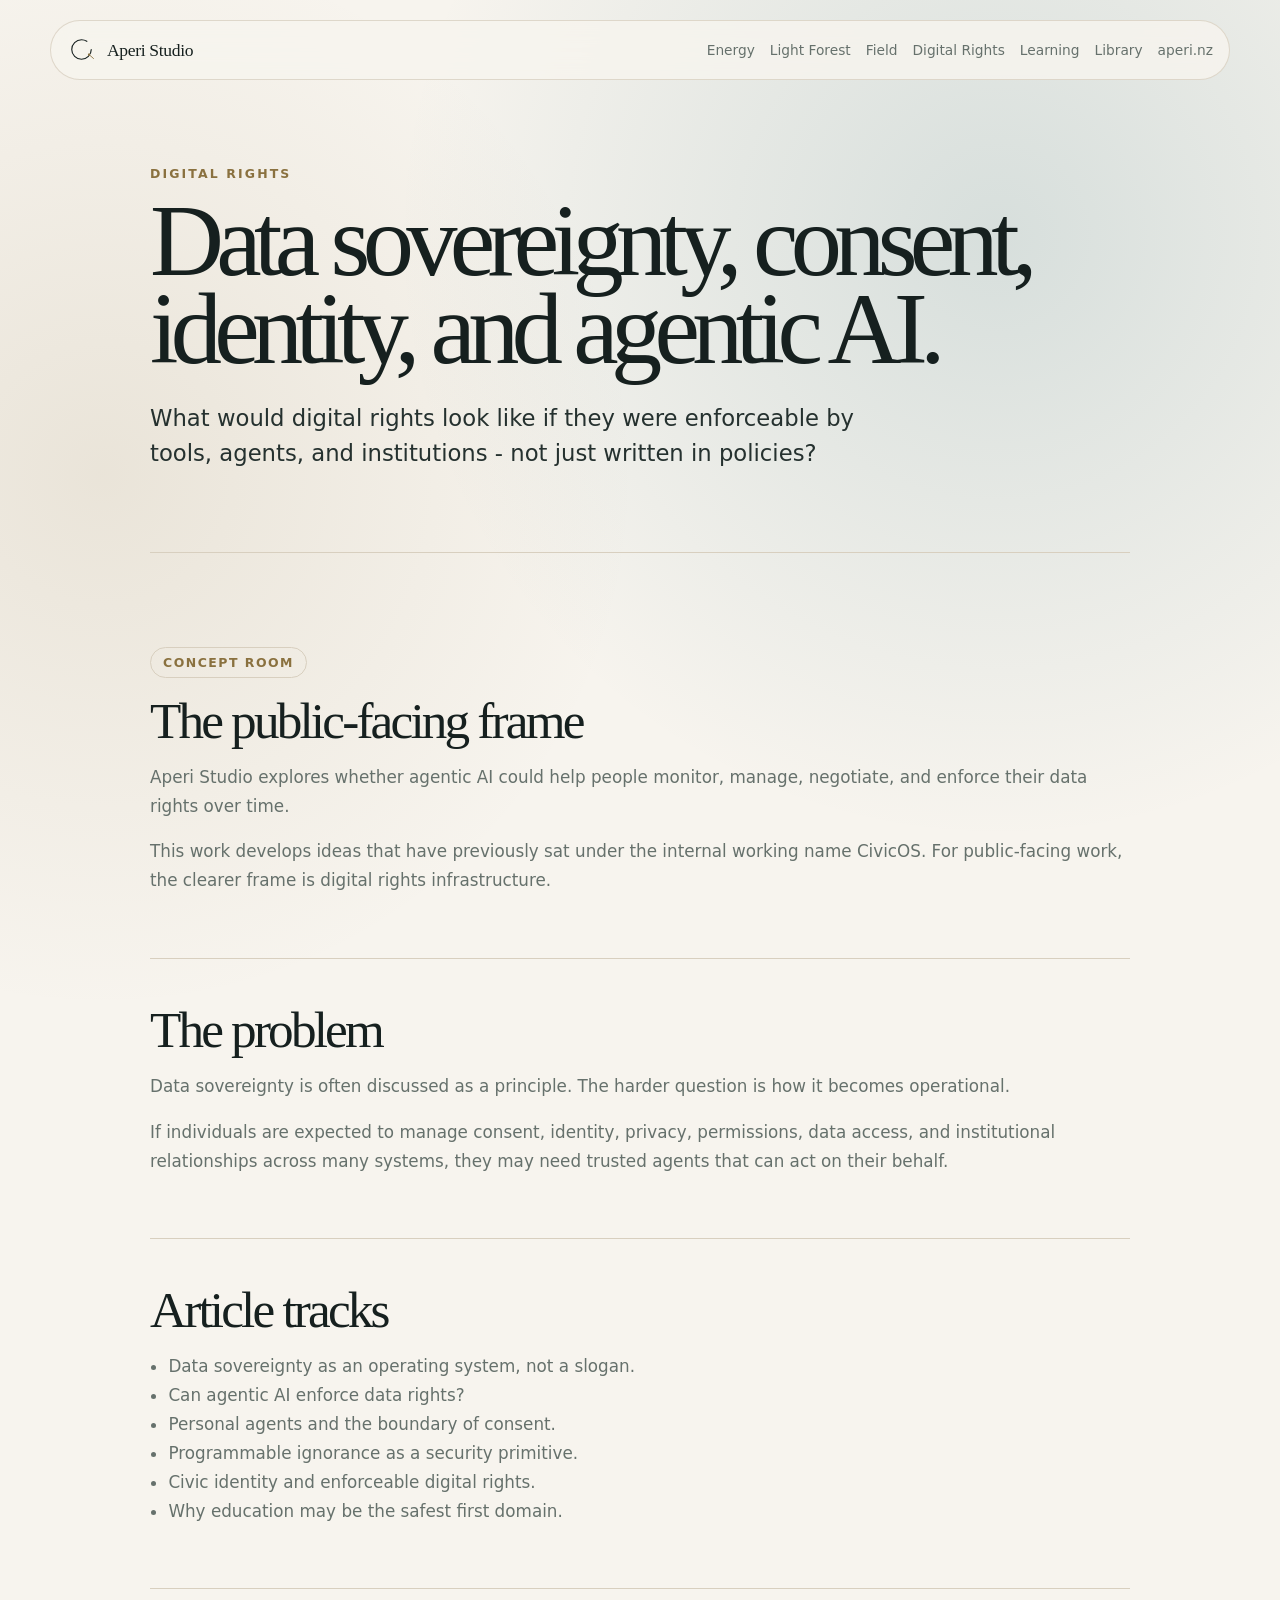
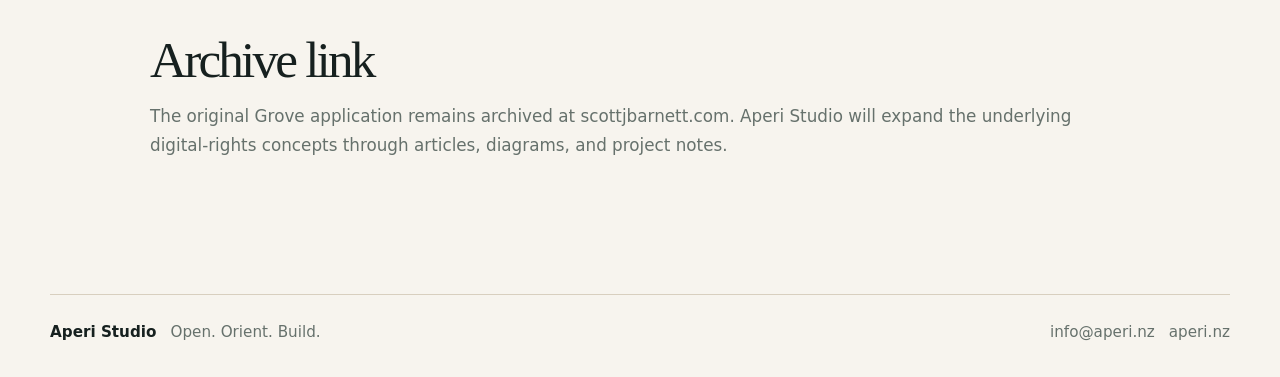
==== digital-rights.html @ ef0d760a "Add files via upload v0.2" ====
<!DOCTYPE html>
<html lang="en">
<head>
  <meta charset="UTF-8">
  <meta name="viewport" content="width=device-width, initial-scale=1.0">
  <title>Digital Rights Infrastructure</title>
  <meta name="description" content="Data sovereignty, consent, identity, and agentic AI.">
  <link rel="stylesheet" href="style.css">
</head>
<body>
<header class="site-header">
  <a class="brand" href="index.html"><img src="assets/aperi-studio-mark.svg" alt="" class="brand-mark"><span>Aperi Studio</span></a>
  <nav class="nav" aria-label="Primary navigation">
    <a href="energy.html">Energy</a>
    <a href="light-forest.html">Light Forest</a>
    <a href="field.html">Field</a>
    <a href="digital-rights.html">Digital Rights</a>
    <a href="learning.html">Learning</a>
    <a href="library.html">Library</a>
    <a href="https://aperi.nz">aperi.nz</a>
  </nav>
</header>
<main><section class="page-hero"><p class="eyebrow">Digital Rights</p><h1>Data sovereignty, consent, identity, and agentic AI.</h1><p class="lede">What would digital rights look like if they were enforceable by tools, agents, and institutions - not just written in policies?</p></section><section class="content"><div class="content-section"><span class="status">Concept room</span><h2>The public-facing frame</h2><p>Aperi Studio explores whether agentic AI could help people monitor, manage, negotiate, and enforce their data rights over time.</p><p>This work develops ideas that have previously sat under the internal working name CivicOS. For public-facing work, the clearer frame is digital rights infrastructure.</p></div><div class="content-section"><h2>The problem</h2><p>Data sovereignty is often discussed as a principle. The harder question is how it becomes operational.</p><p>If individuals are expected to manage consent, identity, privacy, permissions, data access, and institutional relationships across many systems, they may need trusted agents that can act on their behalf.</p></div><div class="content-section"><h2>Article tracks</h2><ul><li>Data sovereignty as an operating system, not a slogan.</li><li>Can agentic AI enforce data rights?</li><li>Personal agents and the boundary of consent.</li><li>Programmable ignorance as a security primitive.</li><li>Civic identity and enforceable digital rights.</li><li>Why education may be the safest first domain.</li></ul></div><div class="content-section"><h2>Archive link</h2><p>The original Grove application remains archived at scottjbarnett.com. Aperi Studio will expand the underlying digital-rights concepts through articles, diagrams, and project notes.</p></div></section></main>
<footer class="site-footer">
  <div><strong>Aperi Studio</strong><span>Open. Orient. Build.</span></div>
  <div><a href="mailto:info@aperi.nz">info@aperi.nz</a><a href="https://aperi.nz">aperi.nz</a></div>
</footer>
</body>
</html>
---- style.css ----
/* Aperi Studio v0.2 */
:root{
  --ink:#16201f; --ink-soft:#25312f; --paper:#f7f4ee; --muted:#66716c;
  --line:#d8cfbf; --gold:#8a713f; --green:#31584a; --blue:#2f6f7e;
  --white:#fffaf1; --shadow:rgba(22,32,31,.12);
}
*{box-sizing:border-box} html{scroll-behavior:smooth}
body{
  margin:0;color:var(--ink);
  background:radial-gradient(circle at 78% 12%,rgba(47,111,126,.16),transparent 30%),
             radial-gradient(circle at 8% 24%,rgba(138,113,63,.12),transparent 28%),var(--paper);
  font-family:Inter,ui-sans-serif,system-ui,-apple-system,BlinkMacSystemFont,"Segoe UI",sans-serif;
}
a{color:inherit}.site-header{
  width:min(1180px,calc(100% - 32px));margin:20px auto 0;padding:14px 16px;
  display:flex;align-items:center;justify-content:space-between;gap:16px;
  border:1px solid rgba(216,207,191,.78);border-radius:999px;background:rgba(247,244,238,.82);
  backdrop-filter:blur(14px);position:sticky;top:16px;z-index:10
}
.brand{display:inline-flex;align-items:center;gap:10px;text-decoration:none;font-family:Georgia,"Times New Roman",serif;font-size:1.1rem;letter-spacing:-.02em;white-space:nowrap}.brand-mark{width:30px;height:30px}
.nav{display:flex;align-items:center;gap:15px;font-size:.86rem;color:var(--muted)}.nav a{text-decoration:none}.nav a:hover{color:var(--ink)}
.hero{width:min(1180px,calc(100% - 40px));margin:80px auto 40px;display:grid;grid-template-columns:minmax(0,1.05fr) minmax(320px,.95fr);gap:48px;align-items:center;min-height:66vh}
.page-hero{width:min(980px,calc(100% - 40px));margin:86px auto 48px;padding-bottom:48px;border-bottom:1px solid var(--line)}
.eyebrow{margin:0 0 16px;color:var(--gold);font-size:.78rem;letter-spacing:.17em;text-transform:uppercase;font-weight:700}
h1,h2,h3,p{margin-top:0}
h1{font-family:Georgia,"Times New Roman",serif;font-size:clamp(4rem,9vw,8.4rem);line-height:.86;letter-spacing:-.075em;font-weight:400;max-width:950px;margin-bottom:28px}
.page-hero h1{font-size:clamp(3.4rem,8vw,7.2rem)}
.lede{font-size:clamp(1.15rem,2vw,1.42rem);line-height:1.55;color:var(--ink-soft);max-width:760px;margin-bottom:32px}
.hero-actions{display:flex;flex-wrap:wrap;gap:12px}.button{display:inline-flex;min-height:46px;align-items:center;justify-content:center;padding:0 18px;border-radius:999px;text-decoration:none;font-size:.94rem}.primary{background:var(--ink);color:var(--paper)}.secondary{border:1px solid var(--line)}
.hero-visual{min-height:420px;display:grid;place-items:center;border:1px solid rgba(216,207,191,.8);border-radius:32px;background:linear-gradient(145deg,rgba(255,250,241,.78),rgba(235,227,212,.7)),repeating-linear-gradient(90deg,transparent,transparent 39px,rgba(22,32,31,.04) 40px),repeating-linear-gradient(0deg,transparent,transparent 39px,rgba(22,32,31,.04) 40px);box-shadow:0 26px 70px var(--shadow);overflow:hidden}
.system-map{width:min(92%,520px);height:auto}.ring,.arc,.path{fill:none;stroke:var(--ink);stroke-width:3}.ring-one{opacity:.5;stroke-dasharray:840 260}.arc{stroke:var(--gold);stroke-width:5;stroke-linecap:round}.arc.muted,.path.muted{opacity:.45}.path{stroke:var(--blue);stroke-width:2.5;stroke-linecap:round}.node{fill:var(--green)}.node.core{fill:var(--ink)}.muted-node{fill:var(--gold);opacity:.8}
.section{width:min(1180px,calc(100% - 40px));margin:0 auto;padding:82px 0;border-top:1px solid var(--line)}
.content{width:min(980px,calc(100% - 40px));margin:0 auto 72px}.content-section{padding:46px 0;border-bottom:1px solid var(--line)}.content-section:last-child{border-bottom:0}.section-heading{max-width:760px;margin-bottom:34px}
h2{font-family:Georgia,"Times New Roman",serif;font-size:clamp(2.2rem,4vw,4.4rem);line-height:.96;letter-spacing:-.055em;font-weight:400;margin-bottom:18px}.content h2{font-size:clamp(2rem,4vw,3.8rem)}
h3{font-size:1.25rem;line-height:1.2;margin-bottom:12px;letter-spacing:-.02em}.content p,.content li{color:var(--muted);line-height:1.72;font-size:1.05rem}.content strong{color:var(--ink)}.content ul{padding-left:1.15rem}
.method-grid,.card-grid{display:grid;grid-template-columns:repeat(3,minmax(0,1fr));gap:18px}.card-grid.five{grid-template-columns:repeat(5,minmax(0,1fr))}
.method-grid article,.project-card,.reference-card{border:1px solid var(--line);border-radius:26px;padding:24px;background:rgba(255,250,241,.62);min-height:230px}.project-card{display:flex;flex-direction:column}.number,.card-topline{display:inline-block;margin-bottom:42px;color:var(--gold);font-size:.78rem;letter-spacing:.15em;text-transform:uppercase;font-weight:700}.method-grid p,.project-card p,.split p,.reference-card p{color:var(--muted);line-height:1.65}.project-card a,.text-link,.reference-card a{display:inline-block;margin-top:auto;color:var(--ink);text-decoration-color:var(--gold);text-underline-offset:4px}
.split{display:grid;grid-template-columns:.9fr 1.1fr;gap:36px;align-items:start}.split p{font-size:1.1rem}.library-list{display:grid;border-top:1px solid var(--line)}.library-list a,.library-row{display:flex;justify-content:space-between;gap:24px;padding:22px 0;border-bottom:1px solid var(--line);text-decoration:none}.library-list span,.library-row span{font-size:1.1rem}.library-list em,.library-row em{color:var(--muted);font-style:normal}
.callout{border:1px solid var(--line);background:rgba(255,250,241,.66);border-radius:28px;padding:28px;margin-top:28px}.status{display:inline-flex;border:1px solid var(--line);border-radius:999px;padding:7px 12px;font-size:.78rem;letter-spacing:.12em;text-transform:uppercase;color:var(--gold);font-weight:700;margin-bottom:18px}
.site-footer{width:min(1180px,calc(100% - 40px));margin:0 auto 36px;padding:28px 0 0;border-top:1px solid var(--line);display:flex;justify-content:space-between;gap:24px;color:var(--muted);font-size:.95rem}.site-footer div{display:flex;gap:14px;flex-wrap:wrap}.site-footer strong{color:var(--ink)}.site-footer a{text-decoration:none}
@media(max-width:1120px){.card-grid.five{grid-template-columns:repeat(2,minmax(0,1fr))}}
@media(max-width:860px){.site-header{align-items:flex-start;border-radius:24px;flex-direction:column}.nav{flex-wrap:wrap;gap:12px}.hero{grid-template-columns:1fr;margin-top:52px}.hero-visual{min-height:320px}.method-grid,.card-grid,.card-grid.five,.split{grid-template-columns:1fr}.site-footer{flex-direction:column}}
@media(max-width:540px){body{background:var(--paper)}.hero,.section,.site-footer,.site-header,.content,.page-hero{width:min(100% - 24px,1180px)}.hero{margin-top:42px}h1{font-size:clamp(3.4rem,18vw,5rem)}.section{padding:58px 0}.library-list a,.library-row{flex-direction:column;gap:6px}}
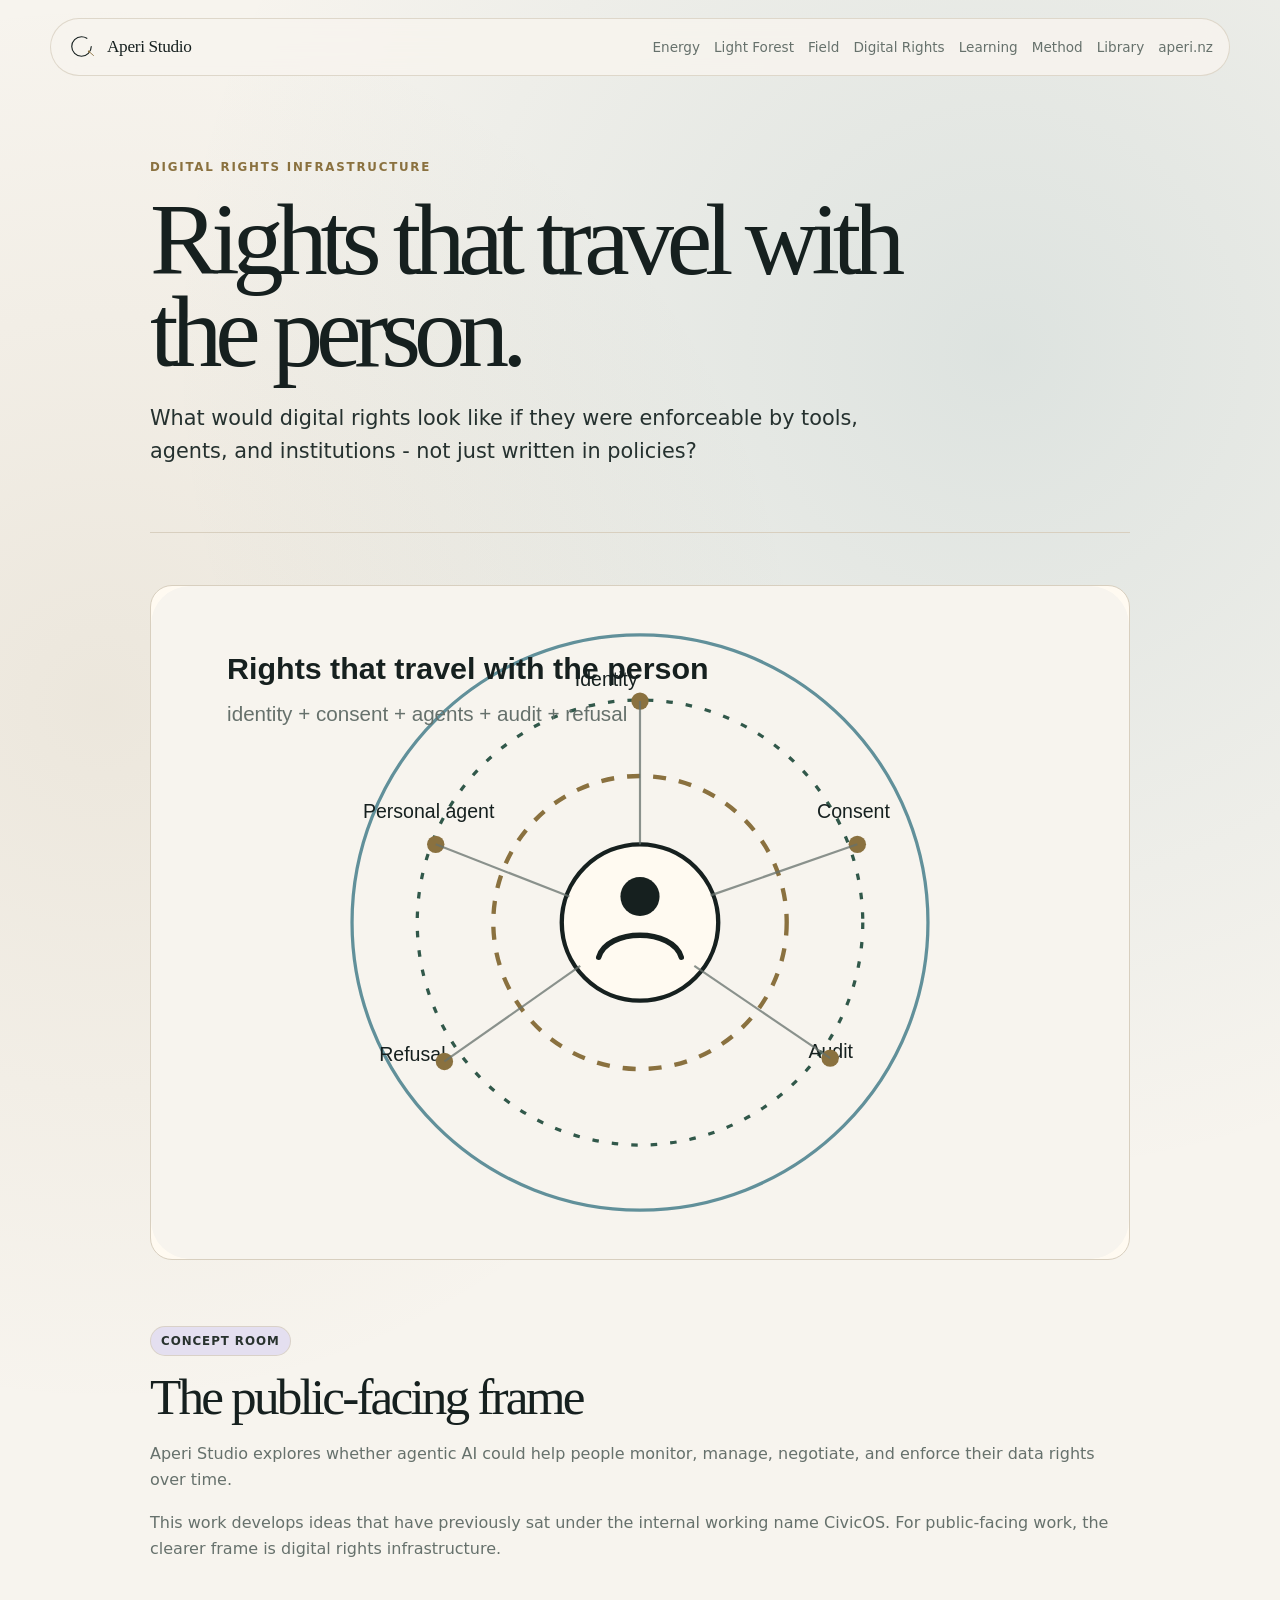
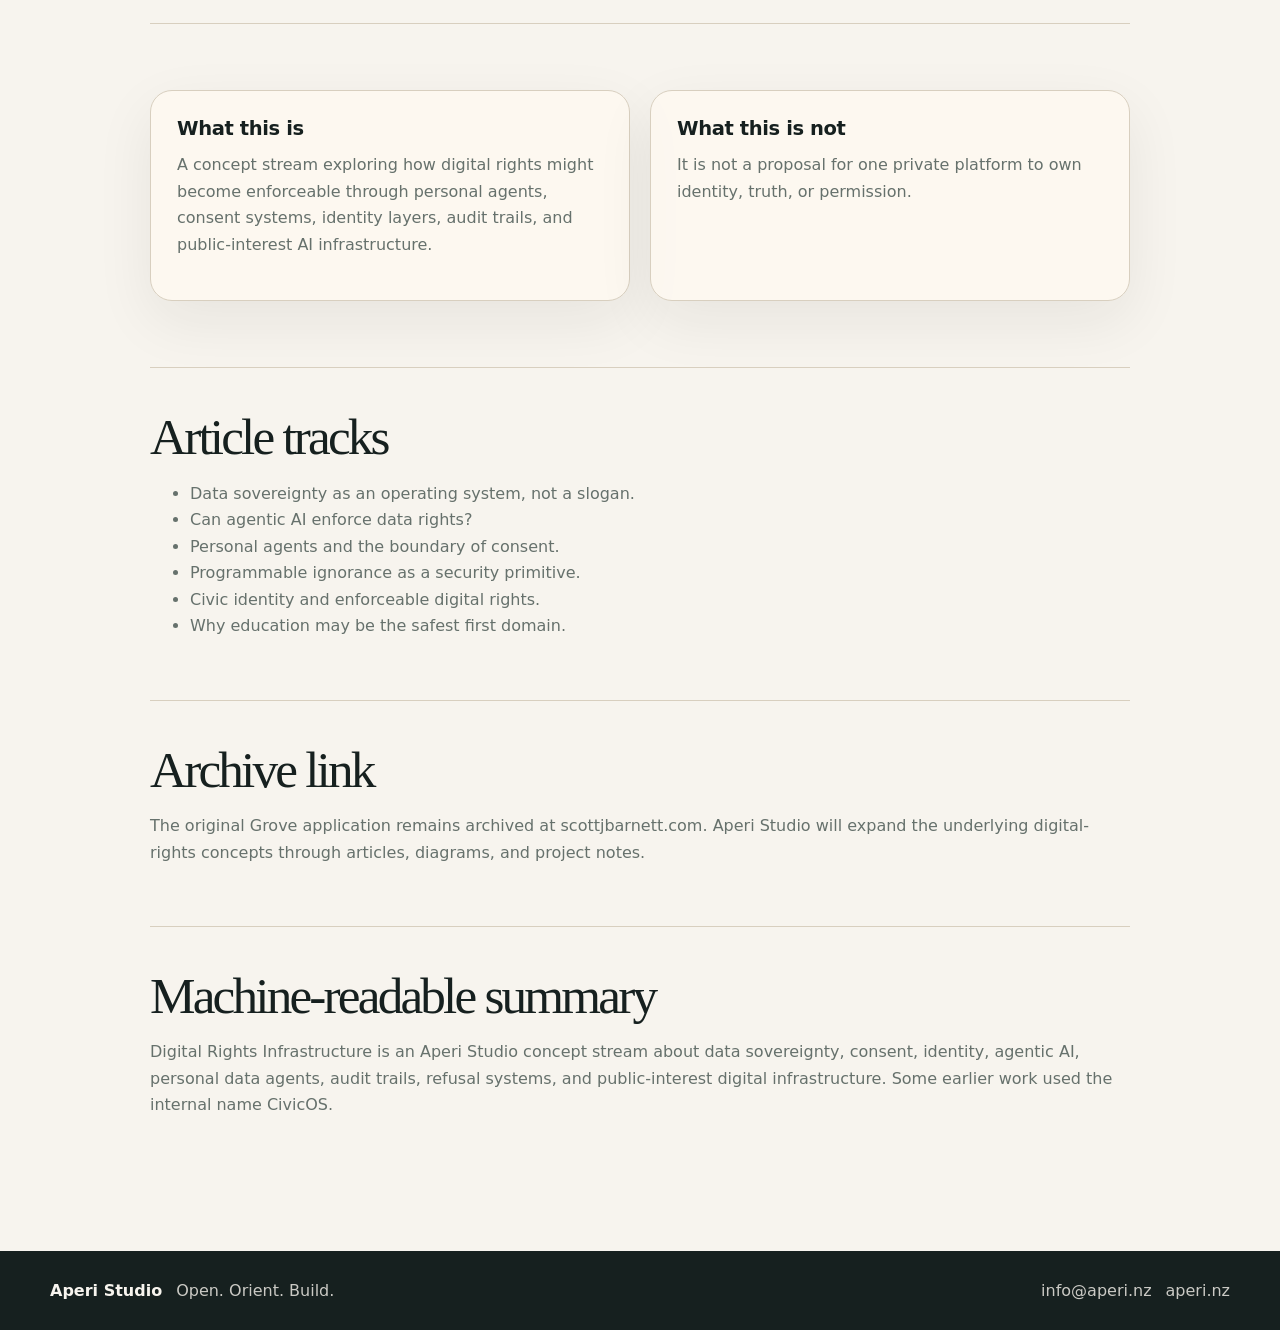
==== commit ab58d232: "Add files via upload  v0.3 retry upload" ====
--- a/digital-rights.html
+++ b/digital-rights.html
@@ -4,7 +4,7 @@
   <meta charset="UTF-8">
   <meta name="viewport" content="width=device-width, initial-scale=1.0">
   <title>Digital Rights Infrastructure</title>
-  <meta name="description" content="Data sovereignty, consent, identity, and agentic AI.">
+  <meta name="description" content="Rights that travel with the person.">
   <link rel="stylesheet" href="style.css">
 </head>
 <body>
@@ -16,14 +16,24 @@
     <a href="field.html">Field</a>
     <a href="digital-rights.html">Digital Rights</a>
     <a href="learning.html">Learning</a>
+    <a href="method.html">Method</a>
     <a href="library.html">Library</a>
     <a href="https://aperi.nz">aperi.nz</a>
   </nav>
 </header>
-<main><section class="page-hero"><p class="eyebrow">Digital Rights</p><h1>Data sovereignty, consent, identity, and agentic AI.</h1><p class="lede">What would digital rights look like if they were enforceable by tools, agents, and institutions - not just written in policies?</p></section><section class="content"><div class="content-section"><span class="status">Concept room</span><h2>The public-facing frame</h2><p>Aperi Studio explores whether agentic AI could help people monitor, manage, negotiate, and enforce their data rights over time.</p><p>This work develops ideas that have previously sat under the internal working name CivicOS. For public-facing work, the clearer frame is digital rights infrastructure.</p></div><div class="content-section"><h2>The problem</h2><p>Data sovereignty is often discussed as a principle. The harder question is how it becomes operational.</p><p>If individuals are expected to manage consent, identity, privacy, permissions, data access, and institutional relationships across many systems, they may need trusted agents that can act on their behalf.</p></div><div class="content-section"><h2>Article tracks</h2><ul><li>Data sovereignty as an operating system, not a slogan.</li><li>Can agentic AI enforce data rights?</li><li>Personal agents and the boundary of consent.</li><li>Programmable ignorance as a security primitive.</li><li>Civic identity and enforceable digital rights.</li><li>Why education may be the safest first domain.</li></ul></div><div class="content-section"><h2>Archive link</h2><p>The original Grove application remains archived at scottjbarnett.com. Aperi Studio will expand the underlying digital-rights concepts through articles, diagrams, and project notes.</p></div></section></main>
-<footer class="site-footer">
+<main>
+<section class="page-hero"><p class="eyebrow">Digital Rights Infrastructure</p><h1>Rights that travel with the person.</h1><p class="lede">What would digital rights look like if they were enforceable by tools, agents, and institutions - not just written in policies?</p></section>
+<section class="content">
+  <img class="diagram-img" src="assets/digital-rights-layers.svg" alt="Digital rights infrastructure diagram showing identity, consent, agents, audit and refusal around a person">
+  <div class="content-section"><span class="status concept">Concept room</span><h2>The public-facing frame</h2><p>Aperi Studio explores whether agentic AI could help people monitor, manage, negotiate, and enforce their data rights over time.</p><p>This work develops ideas that have previously sat under the internal working name CivicOS. For public-facing work, the clearer frame is digital rights infrastructure.</p></div>
+  <div class="content-section"><div class="two-col"><div class="content-card"><h3>What this is</h3><p>A concept stream exploring how digital rights might become enforceable through personal agents, consent systems, identity layers, audit trails, and public-interest AI infrastructure.</p></div><div class="content-card"><h3>What this is not</h3><p>It is not a proposal for one private platform to own identity, truth, or permission.</p></div></div></div>
+  <div class="content-section"><h2>Article tracks</h2><ul><li>Data sovereignty as an operating system, not a slogan.</li><li>Can agentic AI enforce data rights?</li><li>Personal agents and the boundary of consent.</li><li>Programmable ignorance as a security primitive.</li><li>Civic identity and enforceable digital rights.</li><li>Why education may be the safest first domain.</li></ul></div>
+  <div class="content-section"><h2>Archive link</h2><p>The original Grove application remains archived at scottjbarnett.com. Aperi Studio will expand the underlying digital-rights concepts through articles, diagrams, and project notes.</p></div>
+  <div class="content-section"><h2>Machine-readable summary</h2><p>Digital Rights Infrastructure is an Aperi Studio concept stream about data sovereignty, consent, identity, agentic AI, personal data agents, audit trails, refusal systems, and public-interest digital infrastructure. Some earlier work used the internal name CivicOS.</p></div>
+</section></main>
+<footer class="site-footer"><div class="footer-inner">
   <div><strong>Aperi Studio</strong><span>Open. Orient. Build.</span></div>
   <div><a href="mailto:info@aperi.nz">info@aperi.nz</a><a href="https://aperi.nz">aperi.nz</a></div>
-</footer>
+</div></footer>
 </body>
 </html>
--- a/style.css
+++ b/style.css
@@ -1,43 +1,43 @@
-/* Aperi Studio v0.2 */
+/* Aperi Studio v0.3 */
 :root{
   --ink:#16201f; --ink-soft:#25312f; --paper:#f7f4ee; --muted:#66716c;
   --line:#d8cfbf; --gold:#8a713f; --green:#31584a; --blue:#2f6f7e;
   --white:#fffaf1; --shadow:rgba(22,32,31,.12);
+  --pill-green:#dce9d6; --pill-blue:#d8e9ef; --pill-gold:#efe4c8; --pill-purple:#e4dff0; --pill-grey:#e8e5dd;
 }
 *{box-sizing:border-box} html{scroll-behavior:smooth}
 body{
   margin:0;color:var(--ink);
-  background:radial-gradient(circle at 78% 12%,rgba(47,111,126,.16),transparent 30%),
-             radial-gradient(circle at 8% 24%,rgba(138,113,63,.12),transparent 28%),var(--paper);
+  background:radial-gradient(circle at 78% 12%,rgba(47,111,126,.13),transparent 30%),
+             radial-gradient(circle at 8% 24%,rgba(138,113,63,.10),transparent 28%),var(--paper);
   font-family:Inter,ui-sans-serif,system-ui,-apple-system,BlinkMacSystemFont,"Segoe UI",sans-serif;
 }
-a{color:inherit}.site-header{
-  width:min(1180px,calc(100% - 32px));margin:20px auto 0;padding:14px 16px;
-  display:flex;align-items:center;justify-content:space-between;gap:16px;
-  border:1px solid rgba(216,207,191,.78);border-radius:999px;background:rgba(247,244,238,.82);
-  backdrop-filter:blur(14px);position:sticky;top:16px;z-index:10
-}
-.brand{display:inline-flex;align-items:center;gap:10px;text-decoration:none;font-family:Georgia,"Times New Roman",serif;font-size:1.1rem;letter-spacing:-.02em;white-space:nowrap}.brand-mark{width:30px;height:30px}
-.nav{display:flex;align-items:center;gap:15px;font-size:.86rem;color:var(--muted)}.nav a{text-decoration:none}.nav a:hover{color:var(--ink)}
-.hero{width:min(1180px,calc(100% - 40px));margin:80px auto 40px;display:grid;grid-template-columns:minmax(0,1.05fr) minmax(320px,.95fr);gap:48px;align-items:center;min-height:66vh}
-.page-hero{width:min(980px,calc(100% - 40px));margin:86px auto 48px;padding-bottom:48px;border-bottom:1px solid var(--line)}
-.eyebrow{margin:0 0 16px;color:var(--gold);font-size:.78rem;letter-spacing:.17em;text-transform:uppercase;font-weight:700}
+a{color:inherit}.site-header{width:min(1180px,calc(100% - 32px));margin:18px auto 0;padding:13px 16px;display:flex;align-items:center;justify-content:space-between;gap:16px;border:1px solid rgba(216,207,191,.78);border-radius:999px;background:rgba(247,244,238,.86);backdrop-filter:blur(14px);position:sticky;top:14px;z-index:10}
+.brand{display:inline-flex;align-items:center;gap:10px;text-decoration:none;font-family:Georgia,"Times New Roman",serif;font-size:1.08rem;letter-spacing:-.02em;white-space:nowrap}.brand-mark{width:30px;height:30px}
+.nav{display:flex;align-items:center;gap:14px;font-size:.85rem;color:var(--muted)}.nav a{text-decoration:none}.nav a:hover{color:var(--ink)}
+.hero{width:min(1180px,calc(100% - 40px));margin:72px auto 32px;display:grid;grid-template-columns:minmax(0,1.04fr) minmax(300px,.96fr);gap:30px;align-items:stretch}
+.hero-panel,.side-panel,.feature-card,.project-card,.library-tile,.signal-card,.content-card{border:1px solid var(--line);border-radius:22px;background:rgba(255,250,241,.72);box-shadow:0 20px 60px rgba(22,32,31,.07);overflow:hidden}
+.hero-panel{padding:42px}.hero-copy-grid{display:grid;grid-template-columns:1.05fr .95fr;gap:30px;align-items:center}
+.hero-image{min-height:260px;border-radius:18px;background:linear-gradient(110deg,rgba(247,244,238,.9),rgba(247,244,238,.25)),url('assets/green-ammonia-thumb.png');background-size:cover;background-position:center;position:relative}
+.hero-image:after{content:"";position:absolute;inset:0;background:radial-gradient(circle at 70% 40%,rgba(22,32,31,.12),transparent 32%)}
+.eyebrow,.status{display:inline-flex;align-items:center;width:max-content;margin:0 0 16px;color:var(--gold);font-size:.74rem;letter-spacing:.15em;text-transform:uppercase;font-weight:750}.status{border-radius:999px;padding:7px 10px;letter-spacing:.08em;color:#28322e;background:var(--pill-grey);border:1px solid rgba(216,207,191,.8)}
+.status.public{background:var(--pill-green)}.status.early{background:var(--pill-blue)}.status.research{background:var(--pill-gold)}.status.private{background:#edd9c6}.status.concept{background:var(--pill-purple)}
 h1,h2,h3,p{margin-top:0}
-h1{font-family:Georgia,"Times New Roman",serif;font-size:clamp(4rem,9vw,8.4rem);line-height:.86;letter-spacing:-.075em;font-weight:400;max-width:950px;margin-bottom:28px}
-.page-hero h1{font-size:clamp(3.4rem,8vw,7.2rem)}
-.lede{font-size:clamp(1.15rem,2vw,1.42rem);line-height:1.55;color:var(--ink-soft);max-width:760px;margin-bottom:32px}
-.hero-actions{display:flex;flex-wrap:wrap;gap:12px}.button{display:inline-flex;min-height:46px;align-items:center;justify-content:center;padding:0 18px;border-radius:999px;text-decoration:none;font-size:.94rem}.primary{background:var(--ink);color:var(--paper)}.secondary{border:1px solid var(--line)}
-.hero-visual{min-height:420px;display:grid;place-items:center;border:1px solid rgba(216,207,191,.8);border-radius:32px;background:linear-gradient(145deg,rgba(255,250,241,.78),rgba(235,227,212,.7)),repeating-linear-gradient(90deg,transparent,transparent 39px,rgba(22,32,31,.04) 40px),repeating-linear-gradient(0deg,transparent,transparent 39px,rgba(22,32,31,.04) 40px);box-shadow:0 26px 70px var(--shadow);overflow:hidden}
-.system-map{width:min(92%,520px);height:auto}.ring,.arc,.path{fill:none;stroke:var(--ink);stroke-width:3}.ring-one{opacity:.5;stroke-dasharray:840 260}.arc{stroke:var(--gold);stroke-width:5;stroke-linecap:round}.arc.muted,.path.muted{opacity:.45}.path{stroke:var(--blue);stroke-width:2.5;stroke-linecap:round}.node{fill:var(--green)}.node.core{fill:var(--ink)}.muted-node{fill:var(--gold);opacity:.8}
-.section{width:min(1180px,calc(100% - 40px));margin:0 auto;padding:82px 0;border-top:1px solid var(--line)}
-.content{width:min(980px,calc(100% - 40px));margin:0 auto 72px}.content-section{padding:46px 0;border-bottom:1px solid var(--line)}.content-section:last-child{border-bottom:0}.section-heading{max-width:760px;margin-bottom:34px}
-h2{font-family:Georgia,"Times New Roman",serif;font-size:clamp(2.2rem,4vw,4.4rem);line-height:.96;letter-spacing:-.055em;font-weight:400;margin-bottom:18px}.content h2{font-size:clamp(2rem,4vw,3.8rem)}
-h3{font-size:1.25rem;line-height:1.2;margin-bottom:12px;letter-spacing:-.02em}.content p,.content li{color:var(--muted);line-height:1.72;font-size:1.05rem}.content strong{color:var(--ink)}.content ul{padding-left:1.15rem}
-.method-grid,.card-grid{display:grid;grid-template-columns:repeat(3,minmax(0,1fr));gap:18px}.card-grid.five{grid-template-columns:repeat(5,minmax(0,1fr))}
-.method-grid article,.project-card,.reference-card{border:1px solid var(--line);border-radius:26px;padding:24px;background:rgba(255,250,241,.62);min-height:230px}.project-card{display:flex;flex-direction:column}.number,.card-topline{display:inline-block;margin-bottom:42px;color:var(--gold);font-size:.78rem;letter-spacing:.15em;text-transform:uppercase;font-weight:700}.method-grid p,.project-card p,.split p,.reference-card p{color:var(--muted);line-height:1.65}.project-card a,.text-link,.reference-card a{display:inline-block;margin-top:auto;color:var(--ink);text-decoration-color:var(--gold);text-underline-offset:4px}
-.split{display:grid;grid-template-columns:.9fr 1.1fr;gap:36px;align-items:start}.split p{font-size:1.1rem}.library-list{display:grid;border-top:1px solid var(--line)}.library-list a,.library-row{display:flex;justify-content:space-between;gap:24px;padding:22px 0;border-bottom:1px solid var(--line);text-decoration:none}.library-list span,.library-row span{font-size:1.1rem}.library-list em,.library-row em{color:var(--muted);font-style:normal}
-.callout{border:1px solid var(--line);background:rgba(255,250,241,.66);border-radius:28px;padding:28px;margin-top:28px}.status{display:inline-flex;border:1px solid var(--line);border-radius:999px;padding:7px 12px;font-size:.78rem;letter-spacing:.12em;text-transform:uppercase;color:var(--gold);font-weight:700;margin-bottom:18px}
-.site-footer{width:min(1180px,calc(100% - 40px));margin:0 auto 36px;padding:28px 0 0;border-top:1px solid var(--line);display:flex;justify-content:space-between;gap:24px;color:var(--muted);font-size:.95rem}.site-footer div{display:flex;gap:14px;flex-wrap:wrap}.site-footer strong{color:var(--ink)}.site-footer a{text-decoration:none}
-@media(max-width:1120px){.card-grid.five{grid-template-columns:repeat(2,minmax(0,1fr))}}
-@media(max-width:860px){.site-header{align-items:flex-start;border-radius:24px;flex-direction:column}.nav{flex-wrap:wrap;gap:12px}.hero{grid-template-columns:1fr;margin-top:52px}.hero-visual{min-height:320px}.method-grid,.card-grid,.card-grid.five,.split{grid-template-columns:1fr}.site-footer{flex-direction:column}}
-@media(max-width:540px){body{background:var(--paper)}.hero,.section,.site-footer,.site-header,.content,.page-hero{width:min(100% - 24px,1180px)}.hero{margin-top:42px}h1{font-size:clamp(3.4rem,18vw,5rem)}.section{padding:58px 0}.library-list a,.library-row{flex-direction:column;gap:6px}}
+h1{font-family:Georgia,"Times New Roman",serif;font-size:clamp(3.4rem,7vw,6.9rem);line-height:.9;letter-spacing:-.07em;font-weight:400;max-width:850px;margin-bottom:24px}
+h2{font-family:Georgia,"Times New Roman",serif;font-size:clamp(2.1rem,4vw,4.2rem);line-height:.98;letter-spacing:-.055em;font-weight:400;margin-bottom:18px}
+h3{font-size:1.22rem;line-height:1.2;margin-bottom:12px;letter-spacing:-.02em}.lede{font-size:clamp(1.08rem,1.8vw,1.3rem);line-height:1.58;color:var(--ink-soft);max-width:740px;margin-bottom:26px}p,li{color:var(--muted);line-height:1.66}
+.micro-method{display:grid;grid-template-columns:repeat(3,1fr);gap:14px;margin-top:34px}.micro-method article{border-top:1px solid var(--line);padding-top:15px}.micro-method h3{font-size:1rem;margin-bottom:6px}.micro-method p{font-size:.92rem;margin-bottom:0}
+.side-panel{padding:28px}.method-strip{display:grid;grid-template-columns:repeat(5,1fr);gap:7px;margin:22px 0}.method-step{border:1px solid var(--line);border-radius:14px;padding:12px 7px;text-align:center;font-size:.72rem;color:var(--muted)}.method-step strong{display:block;color:var(--ink);font-size:.78rem;margin-bottom:3px}.arrow-link{display:inline-flex;margin-top:12px;color:var(--ink);text-decoration-color:var(--gold);text-underline-offset:4px}
+.main-grid{width:min(1180px,calc(100% - 40px));margin:0 auto 70px;display:grid;grid-template-columns:minmax(0,1fr) 340px;gap:24px}.main-column{display:grid;gap:24px}.sidebar{display:grid;gap:24px;align-content:start}
+.feature-card{display:grid;grid-template-columns:.95fr 1.05fr;min-height:330px}.feature-visual{background:url('assets/green-ammonia-thumb.png');background-size:cover;background-position:center;min-height:320px}.feature-copy{padding:36px}.button{display:inline-flex;min-height:44px;align-items:center;justify-content:center;padding:0 16px;border-radius:10px;text-decoration:none;font-size:.92rem;background:var(--ink);color:var(--paper);margin-top:8px}.button.light{background:transparent;color:var(--ink);border:1px solid var(--line)}
+.section-heading{margin:0 0 16px}.section-heading h2{font-size:1.2rem;font-family:Inter,ui-sans-serif,system-ui,sans-serif;letter-spacing:.02em;text-transform:uppercase;font-weight:800}.section-heading p{font-size:.94rem;margin-bottom:0}
+.project-grid{display:grid;grid-template-columns:repeat(5,1fr);gap:14px}.project-card{padding:0;display:flex;flex-direction:column;min-height:340px}.card-visual{height:126px;background:var(--white);display:grid;place-items:center;border-bottom:1px solid var(--line);overflow:hidden}.card-visual img{width:100%;height:100%;object-fit:cover}.glyph{width:86%;height:86%;object-fit:contain!important}.card-body{padding:18px;display:flex;flex-direction:column;gap:8px;flex:1}.card-body p{font-size:.9rem;margin-bottom:14px}.card-body a{margin-top:auto;color:var(--ink);text-decoration-color:var(--gold);text-underline-offset:4px;font-weight:650;font-size:.9rem}
+.library-row{display:grid;grid-template-columns:180px 1fr;gap:18px;padding:20px;border:1px solid var(--line);border-radius:18px;background:rgba(255,250,241,.7)}.library-row img{width:100%;aspect-ratio:4/3;object-fit:cover;border-radius:12px;border:1px solid var(--line)}.library-row p{font-size:.95rem}.library-row a{color:var(--ink);text-decoration-color:var(--gold);text-underline-offset:4px}
+.status-list{display:grid;gap:12px}.status-item{display:grid;grid-template-columns:140px 1fr;gap:10px;align-items:center;font-size:.88rem;color:var(--muted)}.signal-card{display:grid;grid-template-columns:88px 1fr;gap:14px;padding:12px}.signal-card img{width:88px;height:88px;object-fit:cover;border-radius:12px;border:1px solid var(--line)}.signal-card h3{font-size:1rem;margin-bottom:6px}.signal-card p{font-size:.84rem;margin-bottom:6px}.signal-card a{font-size:.84rem;color:var(--ink);text-decoration-color:var(--gold);text-underline-offset:4px}
+.machine{background:linear-gradient(145deg,rgba(216,233,239,.7),rgba(255,250,241,.8))}
+.page-hero{width:min(980px,calc(100% - 40px));margin:80px auto 34px;padding-bottom:38px;border-bottom:1px solid var(--line)}.page-hero h1{font-size:clamp(3rem,8vw,6.8rem)}
+.content{width:min(980px,calc(100% - 40px));margin:0 auto 72px}.content-section{padding:44px 0;border-bottom:1px solid var(--line)}.content-section:last-child{border-bottom:0}.content strong{color:var(--ink)}.content-card{padding:26px;margin:22px 0}.two-col{display:grid;grid-template-columns:1fr 1fr;gap:20px}.diagram{width:100%;border-radius:22px;border:1px solid var(--line);background:var(--white);margin:16px 0}.callout{border:1px solid var(--line);background:rgba(255,250,241,.66);border-radius:22px;padding:24px;margin-top:20px}
+.page-visual{width:100%;max-height:520px;object-fit:cover;border-radius:22px;border:1px solid var(--line);margin:18px 0}.diagram-img{width:100%;height:auto;border-radius:22px;border:1px solid var(--line);margin:18px 0;background:#fffaf1}
+.site-footer{background:var(--ink);color:rgba(247,244,238,.8);margin-top:40px}.footer-inner{width:min(1180px,calc(100% - 40px));margin:0 auto;padding:30px 0;display:flex;justify-content:space-between;gap:24px;align-items:center}.footer-inner strong{color:var(--paper)}.footer-inner div{display:flex;gap:14px;flex-wrap:wrap}.footer-inner a{text-decoration:none}
+@media(max-width:1120px){.main-grid{grid-template-columns:1fr}.sidebar{grid-template-columns:1fr 1fr}.project-grid{grid-template-columns:repeat(2,1fr)}.hero-copy-grid,.feature-card{grid-template-columns:1fr}}
+@media(max-width:780px){.site-header{align-items:flex-start;border-radius:22px;flex-direction:column}.nav{flex-wrap:wrap}.hero,.main-grid,.content,.page-hero,.footer-inner{width:min(100% - 24px,1180px)}.hero{grid-template-columns:1fr;margin-top:42px}.micro-method,.method-strip,.two-col,.sidebar{grid-template-columns:1fr}.project-grid{grid-template-columns:1fr}.library-row{grid-template-columns:1fr}.footer-inner{align-items:flex-start;flex-direction:column}h1{font-size:clamp(3rem,16vw,4.5rem)}}
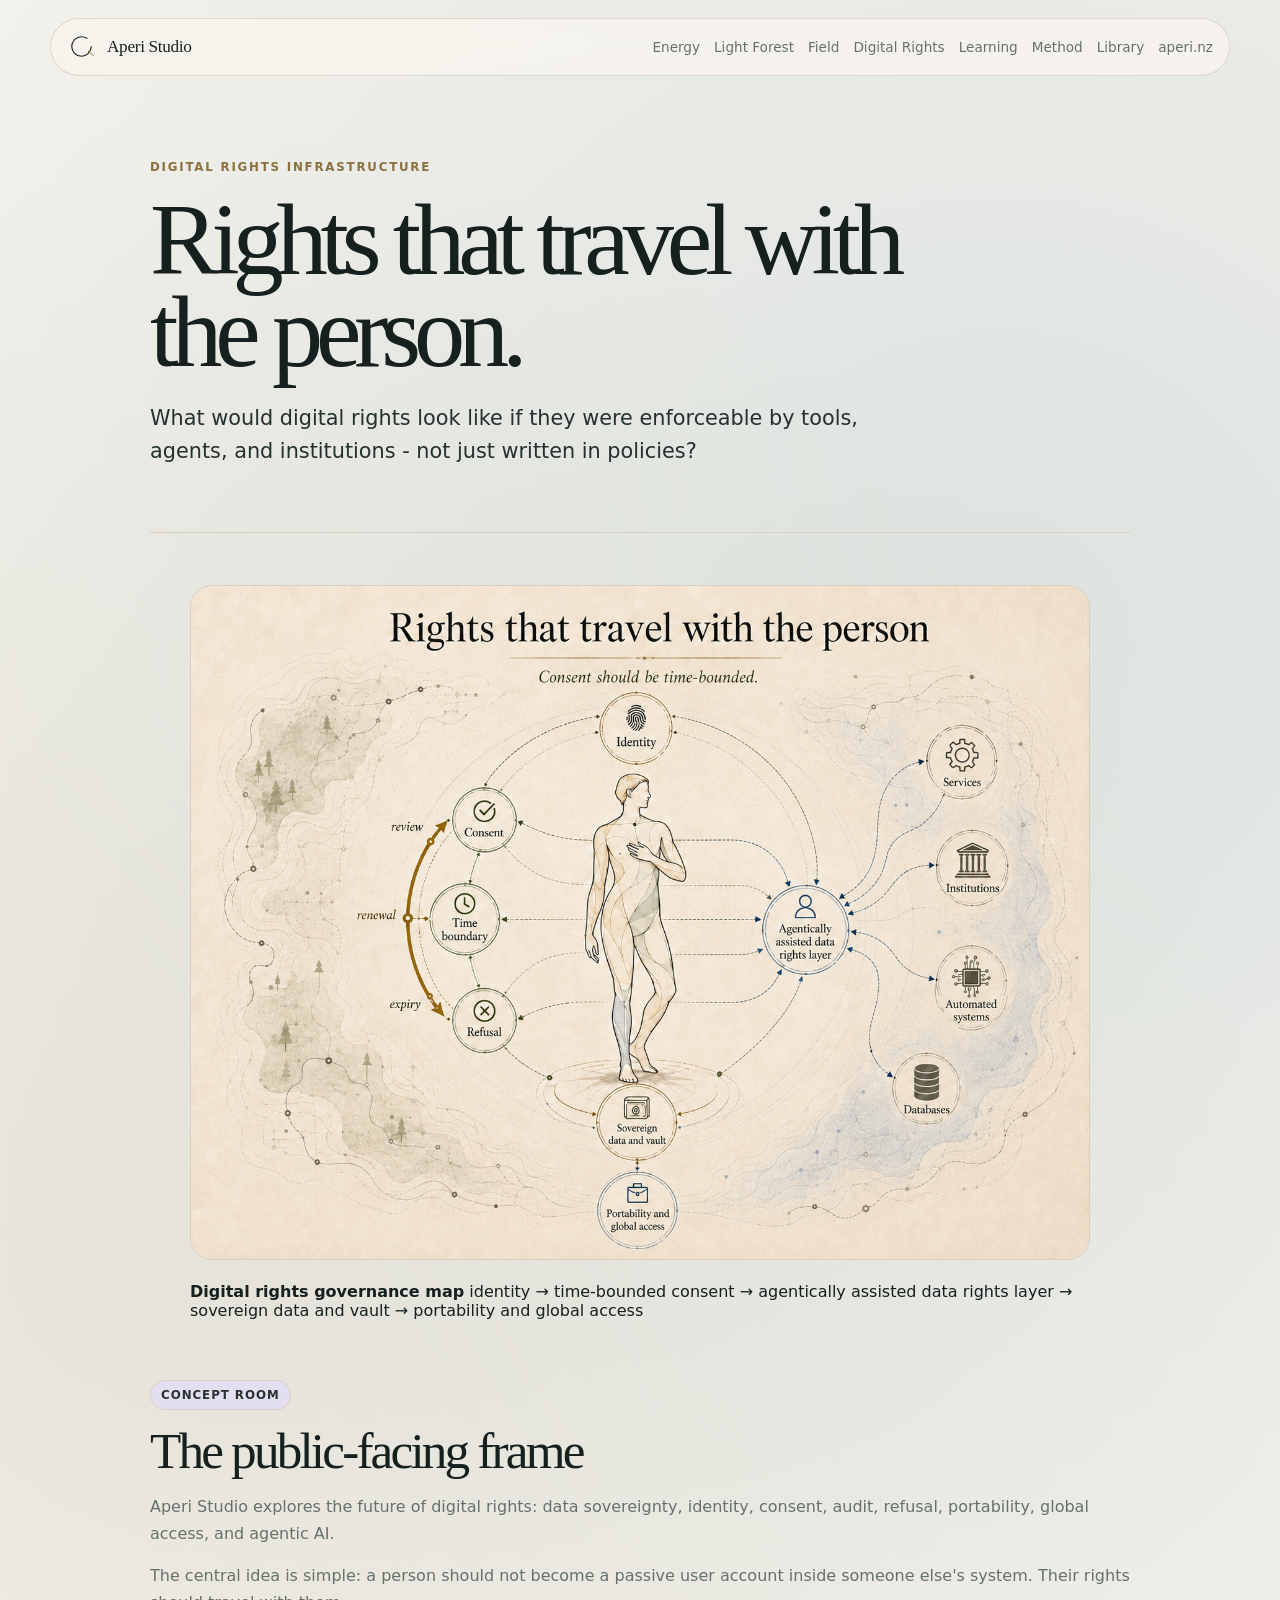
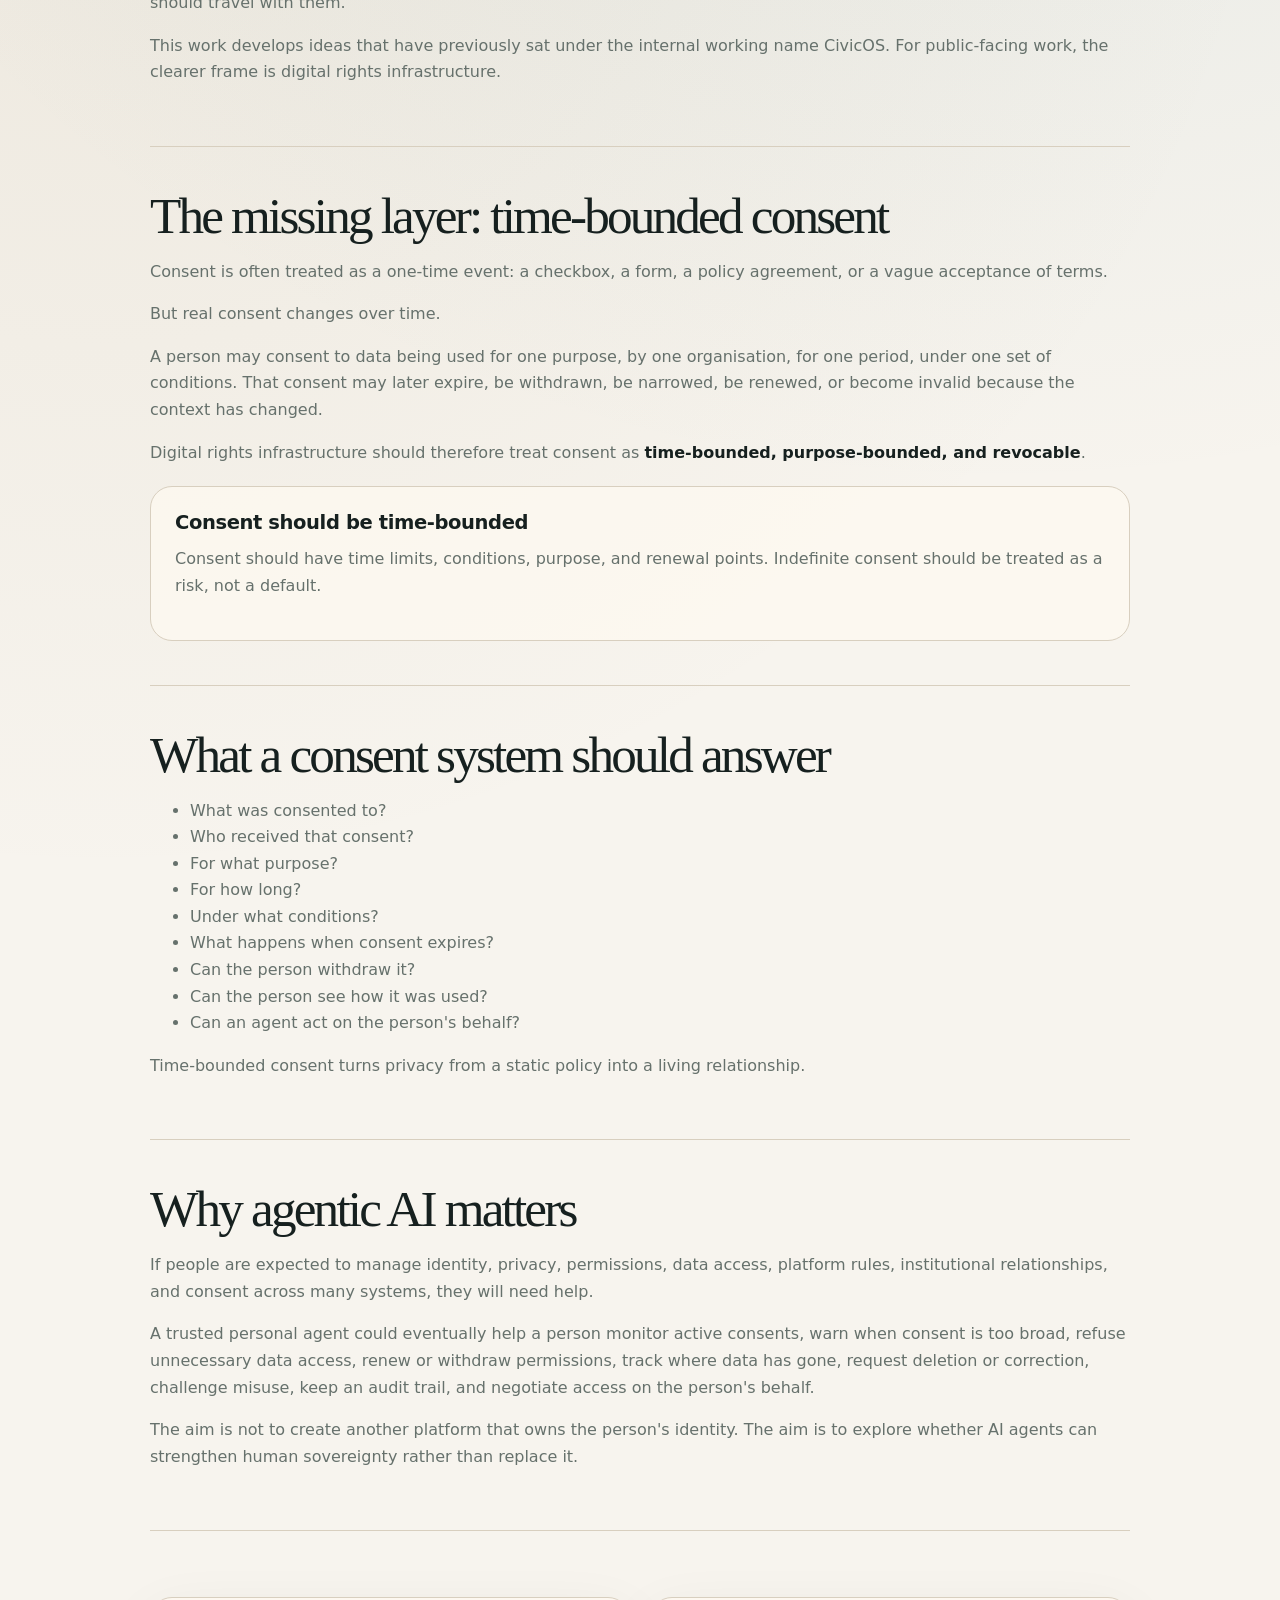
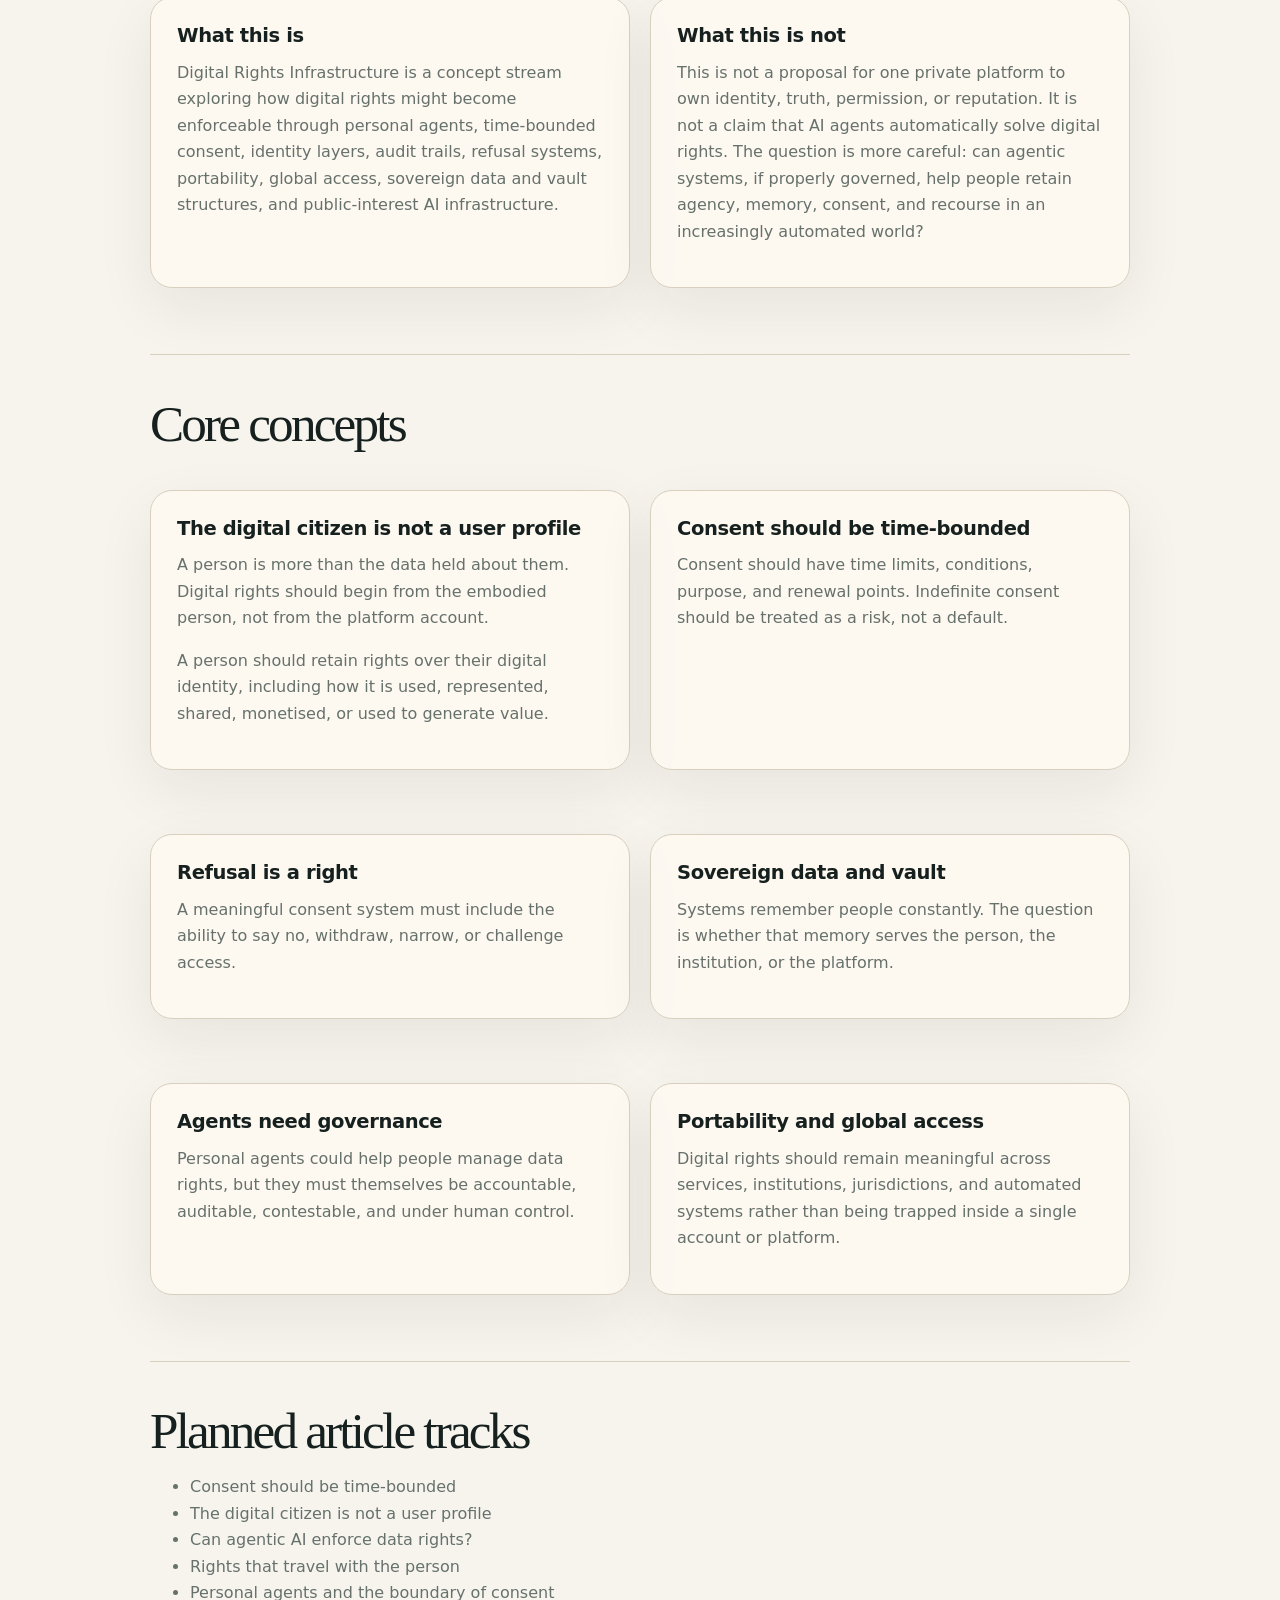
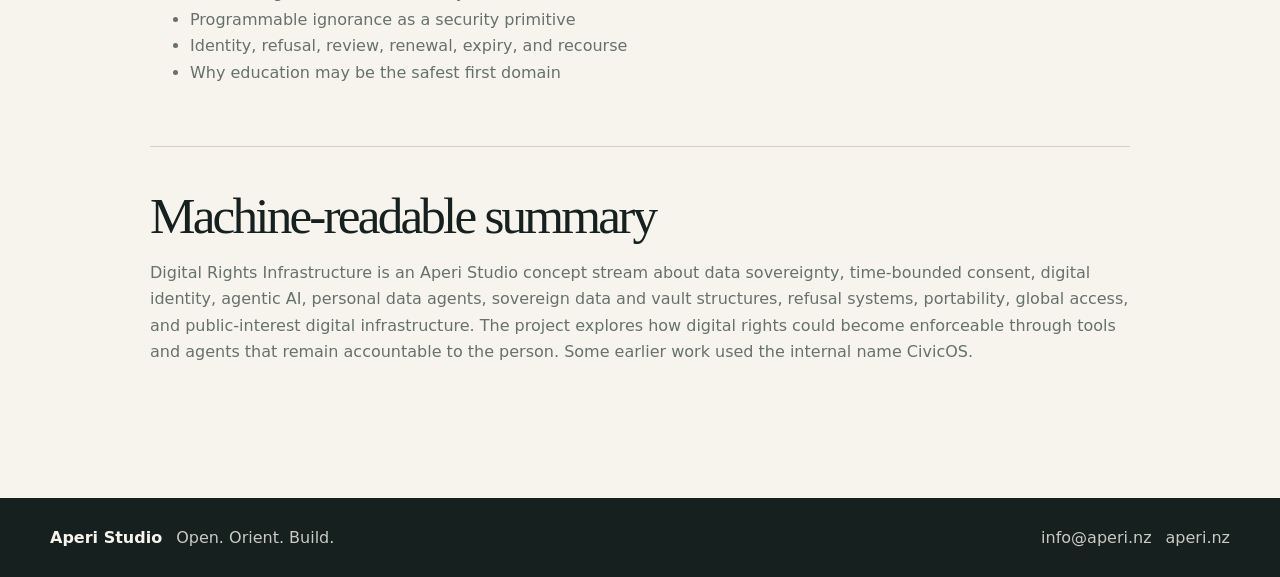
==== commit e1a518b0: "Add files via upload" ====
--- a/digital-rights.html
+++ b/digital-rights.html
@@ -3,8 +3,8 @@
 <head>
   <meta charset="UTF-8">
   <meta name="viewport" content="width=device-width, initial-scale=1.0">
-  <title>Digital Rights Infrastructure</title>
-  <meta name="description" content="Rights that travel with the person.">
+  <title>Digital Rights Infrastructure - Aperi Studio</title>
+  <meta name="description" content="Rights that travel with the person. Time-bounded consent, sovereign data and vault structures, agentic AI, portability, global access, and digital rights infrastructure.">
   <link rel="stylesheet" href="style.css">
 </head>
 <body>
@@ -22,18 +22,134 @@
   </nav>
 </header>
 <main>
-<section class="page-hero"><p class="eyebrow">Digital Rights Infrastructure</p><h1>Rights that travel with the person.</h1><p class="lede">What would digital rights look like if they were enforceable by tools, agents, and institutions - not just written in policies?</p></section>
+<section class="page-hero">
+  <p class="eyebrow">Digital Rights Infrastructure</p>
+  <h1>Rights that travel with the person.</h1>
+  <p class="lede">What would digital rights look like if they were enforceable by tools, agents, and institutions - not just written in policies?</p>
+</section>
 <section class="content">
-  <img class="diagram-img" src="assets/digital-rights-layers.svg" alt="Digital rights infrastructure diagram showing identity, consent, agents, audit and refusal around a person">
-  <div class="content-section"><span class="status concept">Concept room</span><h2>The public-facing frame</h2><p>Aperi Studio explores whether agentic AI could help people monitor, manage, negotiate, and enforce their data rights over time.</p><p>This work develops ideas that have previously sat under the internal working name CivicOS. For public-facing work, the clearer frame is digital rights infrastructure.</p></div>
-  <div class="content-section"><div class="two-col"><div class="content-card"><h3>What this is</h3><p>A concept stream exploring how digital rights might become enforceable through personal agents, consent systems, identity layers, audit trails, and public-interest AI infrastructure.</p></div><div class="content-card"><h3>What this is not</h3><p>It is not a proposal for one private platform to own identity, truth, or permission.</p></div></div></div>
-  <div class="content-section"><h2>Article tracks</h2><ul><li>Data sovereignty as an operating system, not a slogan.</li><li>Can agentic AI enforce data rights?</li><li>Personal agents and the boundary of consent.</li><li>Programmable ignorance as a security primitive.</li><li>Civic identity and enforceable digital rights.</li><li>Why education may be the safest first domain.</li></ul></div>
-  <div class="content-section"><h2>Archive link</h2><p>The original Grove application remains archived at scottjbarnett.com. Aperi Studio will expand the underlying digital-rights concepts through articles, diagrams, and project notes.</p></div>
-  <div class="content-section"><h2>Machine-readable summary</h2><p>Digital Rights Infrastructure is an Aperi Studio concept stream about data sovereignty, consent, identity, agentic AI, personal data agents, audit trails, refusal systems, and public-interest digital infrastructure. Some earlier work used the internal name CivicOS.</p></div>
-</section></main>
+  <figure class="image-figure">
+    <img
+      class="diagram-img"
+      src="assets/digital-rights-governance-map.png"
+      alt="Digital rights governance map showing a digital citizen, identity, time-bounded consent, refusal, an agentically assisted data rights layer, sovereign data and vault, portability and global access, and connections to services, institutions, automated systems, and databases"
+    >
+    <figcaption>
+      <strong>Digital rights governance map</strong>
+      <span>identity → time-bounded consent → agentically assisted data rights layer → sovereign data and vault → portability and global access</span>
+    </figcaption>
+  </figure>
+
+  <div class="content-section">
+    <span class="status concept">Concept room</span>
+    <h2>The public-facing frame</h2>
+    <p>Aperi Studio explores the future of digital rights: data sovereignty, identity, consent, audit, refusal, portability, global access, and agentic AI.</p>
+    <p>The central idea is simple: a person should not become a passive user account inside someone else's system. Their rights should travel with them.</p>
+    <p>This work develops ideas that have previously sat under the internal working name CivicOS. For public-facing work, the clearer frame is digital rights infrastructure.</p>
+  </div>
+
+  <div class="content-section">
+    <h2>The missing layer: time-bounded consent</h2>
+    <p>Consent is often treated as a one-time event: a checkbox, a form, a policy agreement, or a vague acceptance of terms.</p>
+    <p>But real consent changes over time.</p>
+    <p>A person may consent to data being used for one purpose, by one organisation, for one period, under one set of conditions. That consent may later expire, be withdrawn, be narrowed, be renewed, or become invalid because the context has changed.</p>
+    <p>Digital rights infrastructure should therefore treat consent as <strong>time-bounded, purpose-bounded, and revocable</strong>.</p>
+    <div class="callout">
+      <h3>Consent should be time-bounded</h3>
+      <p>Consent should have time limits, conditions, purpose, and renewal points. Indefinite consent should be treated as a risk, not a default.</p>
+    </div>
+  </div>
+
+  <div class="content-section">
+    <h2>What a consent system should answer</h2>
+    <ul>
+      <li>What was consented to?</li>
+      <li>Who received that consent?</li>
+      <li>For what purpose?</li>
+      <li>For how long?</li>
+      <li>Under what conditions?</li>
+      <li>What happens when consent expires?</li>
+      <li>Can the person withdraw it?</li>
+      <li>Can the person see how it was used?</li>
+      <li>Can an agent act on the person's behalf?</li>
+    </ul>
+    <p>Time-bounded consent turns privacy from a static policy into a living relationship.</p>
+  </div>
+
+  <div class="content-section">
+    <h2>Why agentic AI matters</h2>
+    <p>If people are expected to manage identity, privacy, permissions, data access, platform rules, institutional relationships, and consent across many systems, they will need help.</p>
+    <p>A trusted personal agent could eventually help a person monitor active consents, warn when consent is too broad, refuse unnecessary data access, renew or withdraw permissions, track where data has gone, request deletion or correction, challenge misuse, keep an audit trail, and negotiate access on the person's behalf.</p>
+    <p>The aim is not to create another platform that owns the person's identity. The aim is to explore whether AI agents can strengthen human sovereignty rather than replace it.</p>
+  </div>
+
+  <div class="content-section">
+    <div class="two-col">
+  <div class="content-card">
+    <h3>What this is</h3>
+    <p>Digital Rights Infrastructure is a concept stream exploring how digital rights might become enforceable through personal agents, time-bounded consent, identity layers, audit trails, refusal systems, portability, global access, sovereign data and vault structures, and public-interest AI infrastructure.</p>
+  </div>
+  <div class="content-card">
+    <h3>What this is not</h3>
+    <p>This is not a proposal for one private platform to own identity, truth, permission, or reputation. It is not a claim that AI agents automatically solve digital rights. The question is more careful: can agentic systems, if properly governed, help people retain agency, memory, consent, and recourse in an increasingly automated world?</p>
+  </div>
+</div>
+  </div>
+
+  <div class="content-section">
+    <h2>Core concepts</h2>
+    <div class="two-col">
+      <div class="content-card">
+        <h3>The digital citizen is not a user profile</h3>
+        <p>A person is more than the data held about them. Digital rights should begin from the embodied person, not from the platform account.</p>
+        <p>A person should retain rights over their digital identity, including how it is used, represented, shared, monetised, or used to generate value.</p>
+      </div>
+      <div class="content-card">
+        <h3>Consent should be time-bounded</h3>
+        <p>Consent should have time limits, conditions, purpose, and renewal points. Indefinite consent should be treated as a risk, not a default.</p>
+      </div>
+      <div class="content-card">
+        <h3>Refusal is a right</h3>
+        <p>A meaningful consent system must include the ability to say no, withdraw, narrow, or challenge access.</p>
+      </div>
+      <div class="content-card">
+        <h3>Sovereign data and vault</h3>
+        <p>Systems remember people constantly. The question is whether that memory serves the person, the institution, or the platform.</p>
+      </div>
+      <div class="content-card">
+        <h3>Agents need governance</h3>
+        <p>Personal agents could help people manage data rights, but they must themselves be accountable, auditable, contestable, and under human control.</p>
+      </div>
+      <div class="content-card">
+        <h3>Portability and global access</h3>
+        <p>Digital rights should remain meaningful across services, institutions, jurisdictions, and automated systems rather than being trapped inside a single account or platform.</p>
+      </div>
+    </div>
+  </div>
+
+  <div class="content-section">
+    <h2>Planned article tracks</h2>
+    <ul>
+      <li>Consent should be time-bounded</li>
+      <li>The digital citizen is not a user profile</li>
+      <li>Can agentic AI enforce data rights?</li>
+      <li>Rights that travel with the person</li>
+      <li>Personal agents and the boundary of consent</li>
+      <li>Programmable ignorance as a security primitive</li>
+      <li>Identity, refusal, review, renewal, expiry, and recourse</li>
+      <li>Why education may be the safest first domain</li>
+    </ul>
+  </div>
+
+  <div class="content-section">
+    <h2>Machine-readable summary</h2>
+    <p>Digital Rights Infrastructure is an Aperi Studio concept stream about data sovereignty, time-bounded consent, digital identity, agentic AI, personal data agents, sovereign data and vault structures, refusal systems, portability, global access, and public-interest digital infrastructure. The project explores how digital rights could become enforceable through tools and agents that remain accountable to the person. Some earlier work used the internal name CivicOS.</p>
+  </div>
+</section>
+</main>
 <footer class="site-footer"><div class="footer-inner">
   <div><strong>Aperi Studio</strong><span>Open. Orient. Build.</span></div>
   <div><a href="mailto:info@aperi.nz">info@aperi.nz</a><a href="https://aperi.nz">aperi.nz</a></div>
 </div></footer>
 </body>
-</html>+</html>
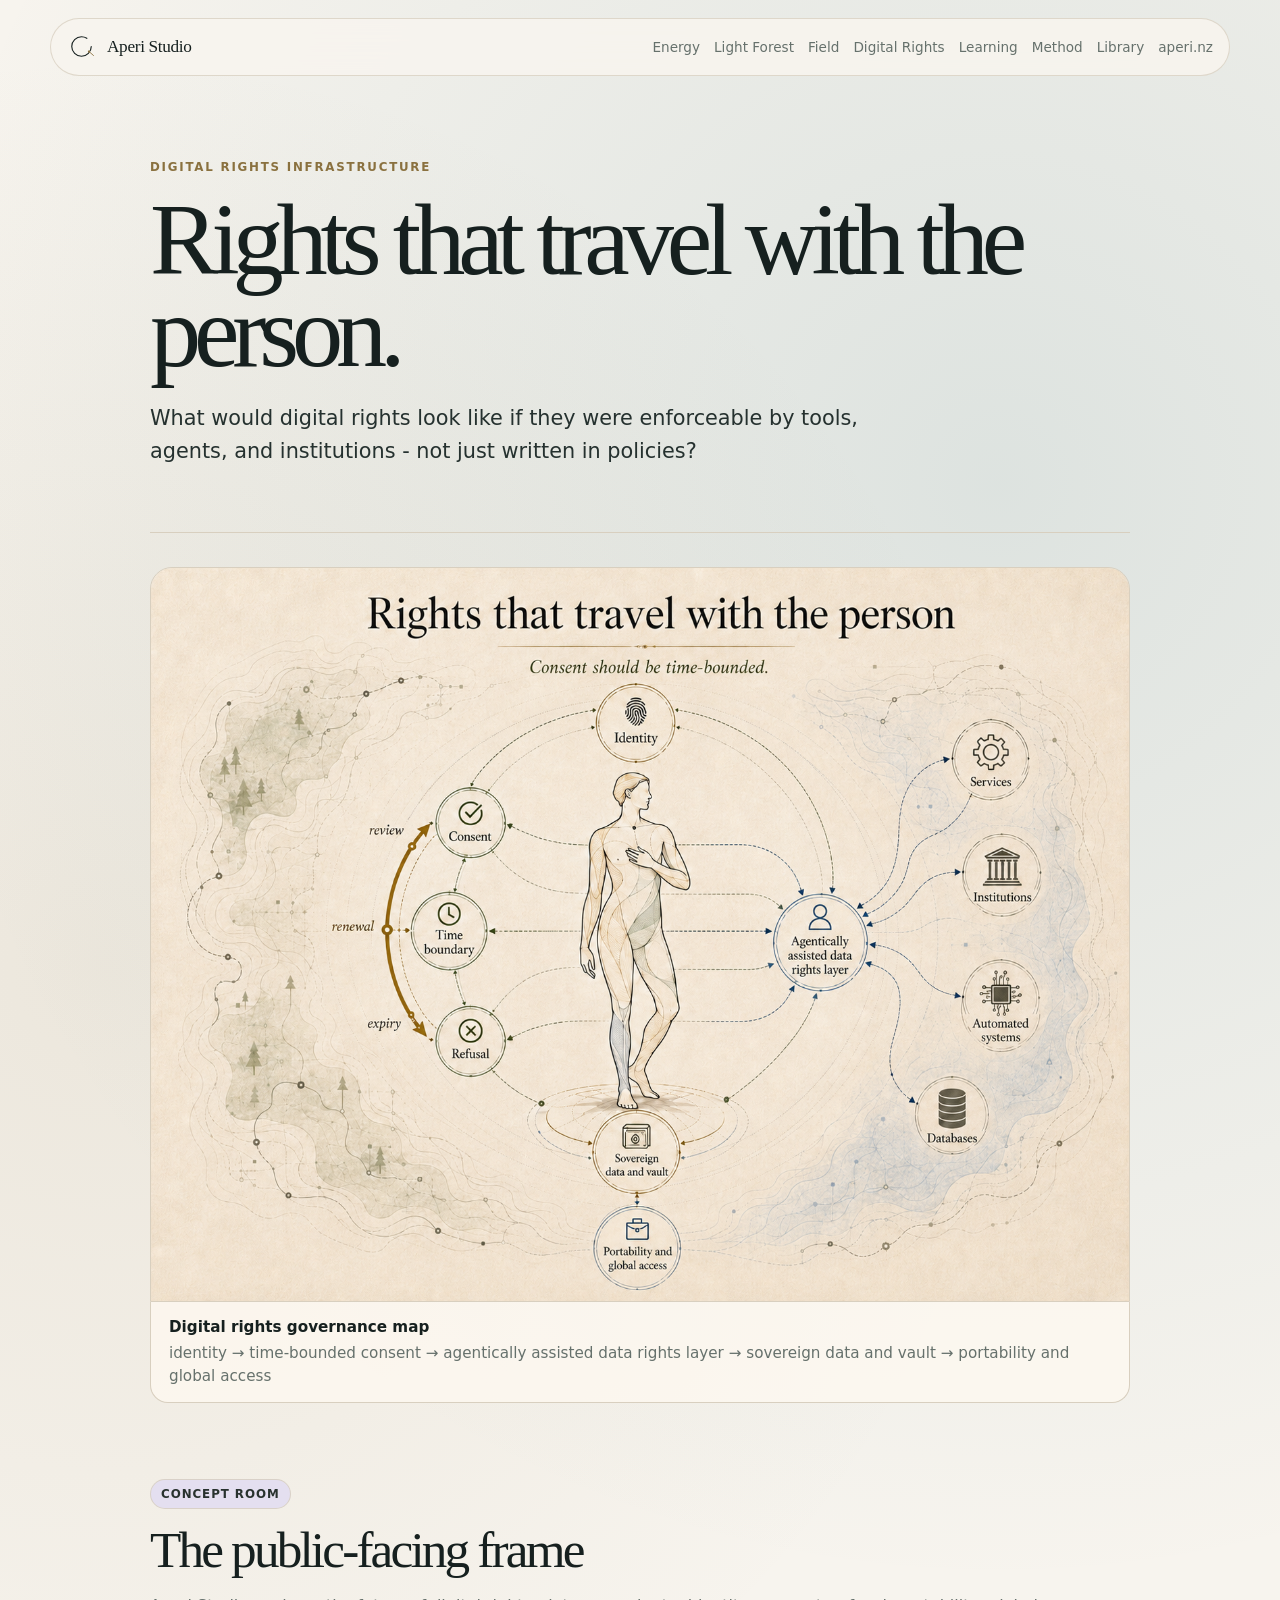
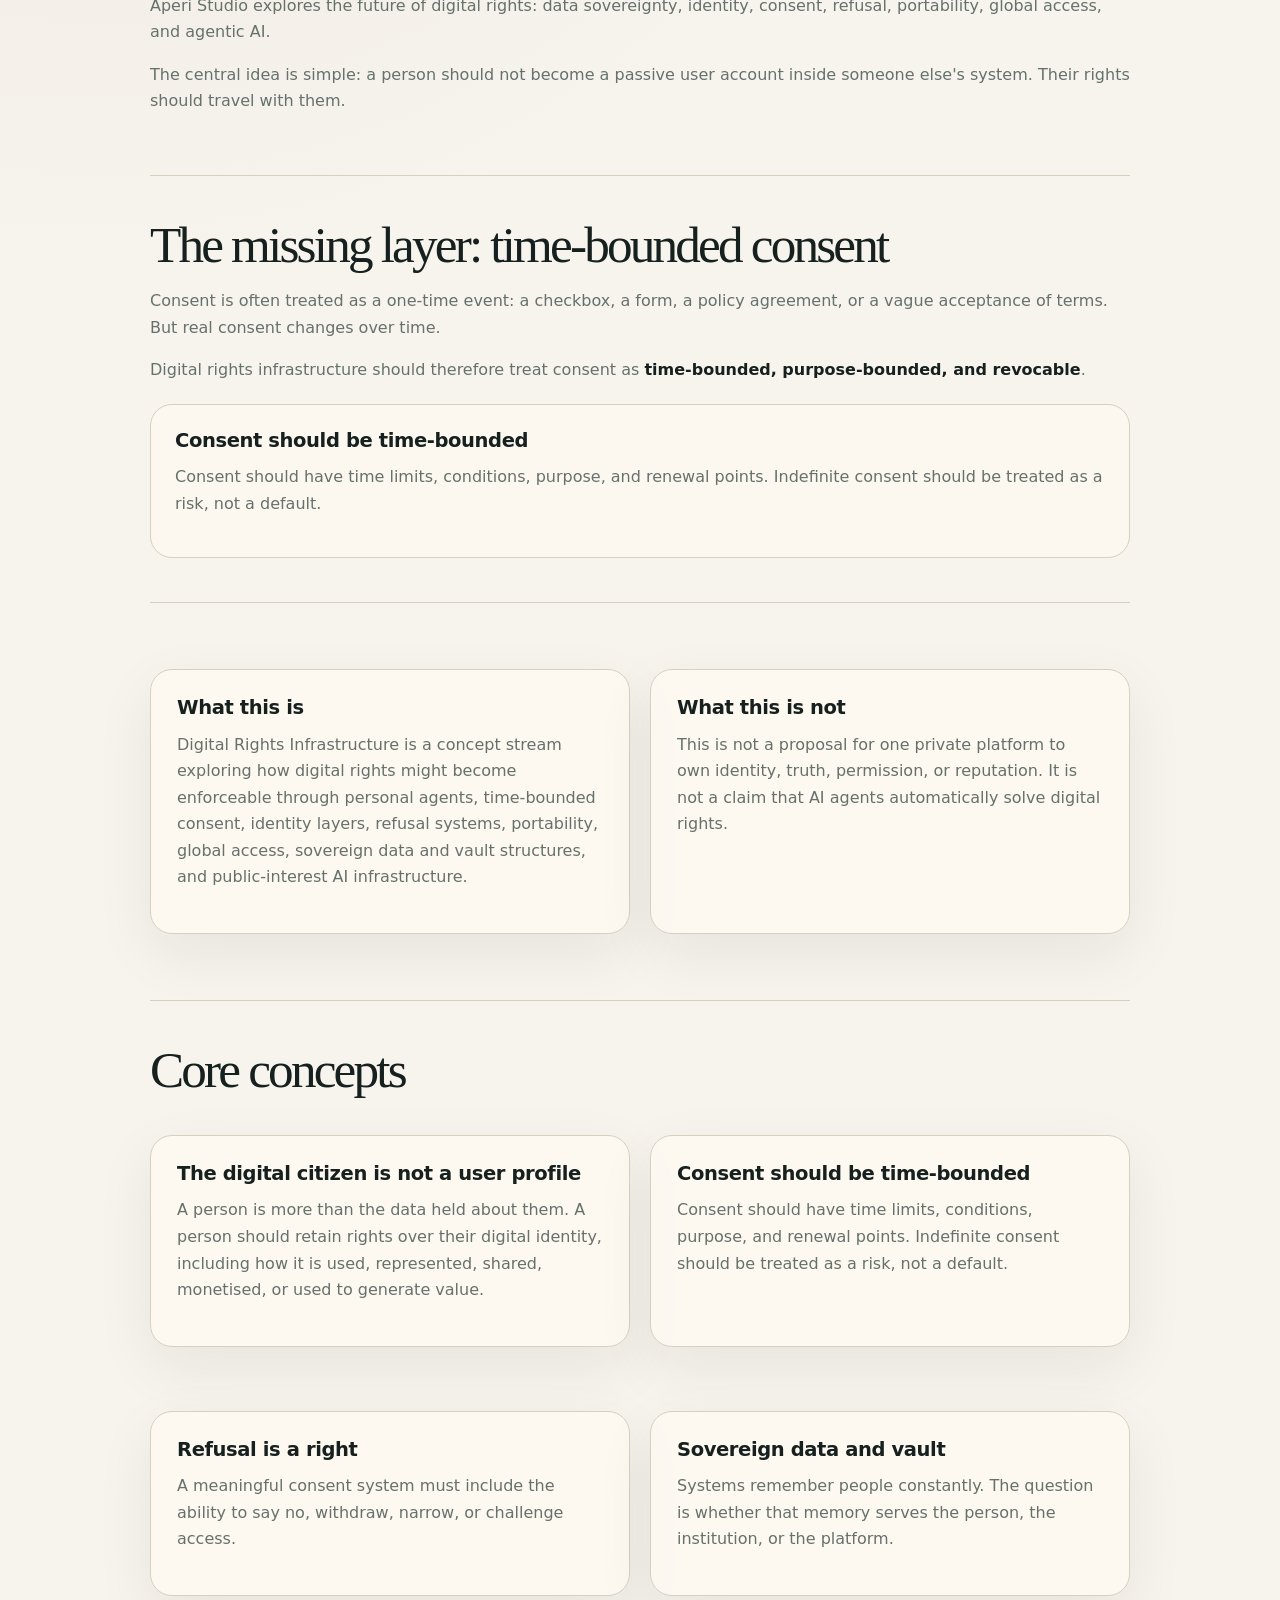
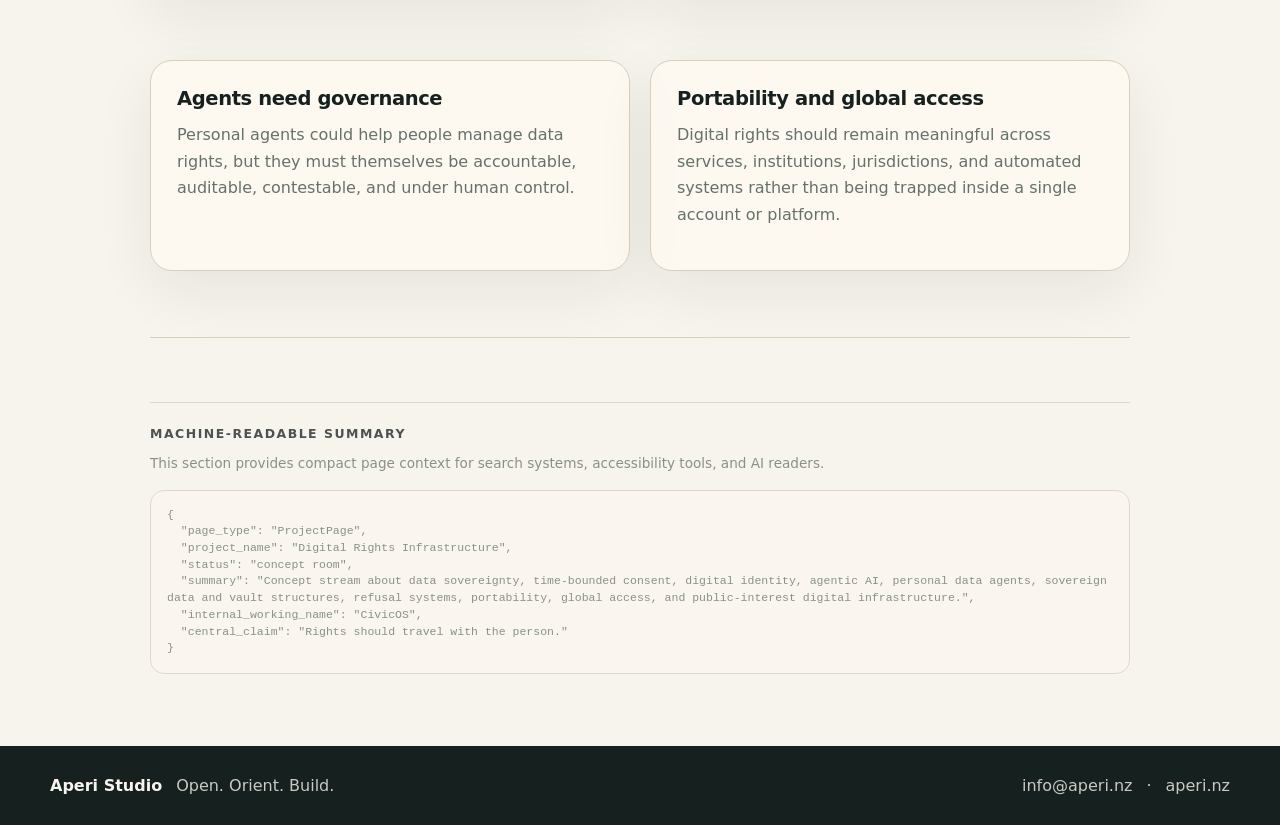
==== commit c015d3b4: "Add files via upload v0.4" ====
--- a/digital-rights.html
+++ b/digital-rights.html
@@ -4,7 +4,7 @@
   <meta charset="UTF-8">
   <meta name="viewport" content="width=device-width, initial-scale=1.0">
   <title>Digital Rights Infrastructure - Aperi Studio</title>
-  <meta name="description" content="Rights that travel with the person. Time-bounded consent, sovereign data and vault structures, agentic AI, portability, global access, and digital rights infrastructure.">
+  <meta name="description" content="Rights that travel with the person.">
   <link rel="stylesheet" href="style.css">
 </head>
 <body>
@@ -29,127 +29,39 @@
 </section>
 <section class="content">
   <figure class="image-figure">
-    <img
-      class="diagram-img"
-      src="assets/digital-rights-governance-map.png"
-      alt="Digital rights governance map showing a digital citizen, identity, time-bounded consent, refusal, an agentically assisted data rights layer, sovereign data and vault, portability and global access, and connections to services, institutions, automated systems, and databases"
-    >
-    <figcaption>
-      <strong>Digital rights governance map</strong>
-      <span>identity → time-bounded consent → agentically assisted data rights layer → sovereign data and vault → portability and global access</span>
-    </figcaption>
+    <img class="diagram-img" src="assets/digital-rights-governance-map.png" alt="Digital rights governance map showing a digital citizen, identity, time-bounded consent, refusal, agentically assisted data rights layer, sovereign data and vault, portability and global access, and external services, institutions, automated systems, and databases">
+    <figcaption><strong>Digital rights governance map</strong><span>identity → time-bounded consent → agentically assisted data rights layer → sovereign data and vault → portability and global access</span></figcaption>
   </figure>
-
-  <div class="content-section">
-    <span class="status concept">Concept room</span>
-    <h2>The public-facing frame</h2>
-    <p>Aperi Studio explores the future of digital rights: data sovereignty, identity, consent, audit, refusal, portability, global access, and agentic AI.</p>
-    <p>The central idea is simple: a person should not become a passive user account inside someone else's system. Their rights should travel with them.</p>
-    <p>This work develops ideas that have previously sat under the internal working name CivicOS. For public-facing work, the clearer frame is digital rights infrastructure.</p>
-  </div>
-
-  <div class="content-section">
-    <h2>The missing layer: time-bounded consent</h2>
-    <p>Consent is often treated as a one-time event: a checkbox, a form, a policy agreement, or a vague acceptance of terms.</p>
-    <p>But real consent changes over time.</p>
-    <p>A person may consent to data being used for one purpose, by one organisation, for one period, under one set of conditions. That consent may later expire, be withdrawn, be narrowed, be renewed, or become invalid because the context has changed.</p>
-    <p>Digital rights infrastructure should therefore treat consent as <strong>time-bounded, purpose-bounded, and revocable</strong>.</p>
-    <div class="callout">
-      <h3>Consent should be time-bounded</h3>
-      <p>Consent should have time limits, conditions, purpose, and renewal points. Indefinite consent should be treated as a risk, not a default.</p>
-    </div>
-  </div>
-
-  <div class="content-section">
-    <h2>What a consent system should answer</h2>
-    <ul>
-      <li>What was consented to?</li>
-      <li>Who received that consent?</li>
-      <li>For what purpose?</li>
-      <li>For how long?</li>
-      <li>Under what conditions?</li>
-      <li>What happens when consent expires?</li>
-      <li>Can the person withdraw it?</li>
-      <li>Can the person see how it was used?</li>
-      <li>Can an agent act on the person's behalf?</li>
-    </ul>
-    <p>Time-bounded consent turns privacy from a static policy into a living relationship.</p>
-  </div>
-
-  <div class="content-section">
-    <h2>Why agentic AI matters</h2>
-    <p>If people are expected to manage identity, privacy, permissions, data access, platform rules, institutional relationships, and consent across many systems, they will need help.</p>
-    <p>A trusted personal agent could eventually help a person monitor active consents, warn when consent is too broad, refuse unnecessary data access, renew or withdraw permissions, track where data has gone, request deletion or correction, challenge misuse, keep an audit trail, and negotiate access on the person's behalf.</p>
-    <p>The aim is not to create another platform that owns the person's identity. The aim is to explore whether AI agents can strengthen human sovereignty rather than replace it.</p>
-  </div>
-
-  <div class="content-section">
-    <div class="two-col">
-  <div class="content-card">
-    <h3>What this is</h3>
-    <p>Digital Rights Infrastructure is a concept stream exploring how digital rights might become enforceable through personal agents, time-bounded consent, identity layers, audit trails, refusal systems, portability, global access, sovereign data and vault structures, and public-interest AI infrastructure.</p>
-  </div>
-  <div class="content-card">
-    <h3>What this is not</h3>
-    <p>This is not a proposal for one private platform to own identity, truth, permission, or reputation. It is not a claim that AI agents automatically solve digital rights. The question is more careful: can agentic systems, if properly governed, help people retain agency, memory, consent, and recourse in an increasingly automated world?</p>
-  </div>
-</div>
-  </div>
-
-  <div class="content-section">
-    <h2>Core concepts</h2>
-    <div class="two-col">
-      <div class="content-card">
-        <h3>The digital citizen is not a user profile</h3>
-        <p>A person is more than the data held about them. Digital rights should begin from the embodied person, not from the platform account.</p>
-        <p>A person should retain rights over their digital identity, including how it is used, represented, shared, monetised, or used to generate value.</p>
-      </div>
-      <div class="content-card">
-        <h3>Consent should be time-bounded</h3>
-        <p>Consent should have time limits, conditions, purpose, and renewal points. Indefinite consent should be treated as a risk, not a default.</p>
-      </div>
-      <div class="content-card">
-        <h3>Refusal is a right</h3>
-        <p>A meaningful consent system must include the ability to say no, withdraw, narrow, or challenge access.</p>
-      </div>
-      <div class="content-card">
-        <h3>Sovereign data and vault</h3>
-        <p>Systems remember people constantly. The question is whether that memory serves the person, the institution, or the platform.</p>
-      </div>
-      <div class="content-card">
-        <h3>Agents need governance</h3>
-        <p>Personal agents could help people manage data rights, but they must themselves be accountable, auditable, contestable, and under human control.</p>
-      </div>
-      <div class="content-card">
-        <h3>Portability and global access</h3>
-        <p>Digital rights should remain meaningful across services, institutions, jurisdictions, and automated systems rather than being trapped inside a single account or platform.</p>
-      </div>
-    </div>
-  </div>
-
-  <div class="content-section">
-    <h2>Planned article tracks</h2>
-    <ul>
-      <li>Consent should be time-bounded</li>
-      <li>The digital citizen is not a user profile</li>
-      <li>Can agentic AI enforce data rights?</li>
-      <li>Rights that travel with the person</li>
-      <li>Personal agents and the boundary of consent</li>
-      <li>Programmable ignorance as a security primitive</li>
-      <li>Identity, refusal, review, renewal, expiry, and recourse</li>
-      <li>Why education may be the safest first domain</li>
-    </ul>
-  </div>
-
-  <div class="content-section">
-    <h2>Machine-readable summary</h2>
-    <p>Digital Rights Infrastructure is an Aperi Studio concept stream about data sovereignty, time-bounded consent, digital identity, agentic AI, personal data agents, sovereign data and vault structures, refusal systems, portability, global access, and public-interest digital infrastructure. The project explores how digital rights could become enforceable through tools and agents that remain accountable to the person. Some earlier work used the internal name CivicOS.</p>
-  </div>
+  <div class="content-section"><span class="status concept">Concept room</span><h2>The public-facing frame</h2><p>Aperi Studio explores the future of digital rights: data sovereignty, identity, consent, refusal, portability, global access, and agentic AI.</p><p>The central idea is simple: a person should not become a passive user account inside someone else's system. Their rights should travel with them.</p></div>
+  <div class="content-section"><h2>The missing layer: time-bounded consent</h2><p>Consent is often treated as a one-time event: a checkbox, a form, a policy agreement, or a vague acceptance of terms. But real consent changes over time.</p><p>Digital rights infrastructure should therefore treat consent as <strong>time-bounded, purpose-bounded, and revocable</strong>.</p><div class="callout"><h3>Consent should be time-bounded</h3><p>Consent should have time limits, conditions, purpose, and renewal points. Indefinite consent should be treated as a risk, not a default.</p></div></div>
+  <div class="content-section"><div class="two-col">
+  <div class="content-card"><h3>What this is</h3><p>Digital Rights Infrastructure is a concept stream exploring how digital rights might become enforceable through personal agents, time-bounded consent, identity layers, refusal systems, portability, global access, sovereign data and vault structures, and public-interest AI infrastructure.</p></div>
+  <div class="content-card"><h3>What this is not</h3><p>This is not a proposal for one private platform to own identity, truth, permission, or reputation. It is not a claim that AI agents automatically solve digital rights.</p></div>
+</div></div>
+  <div class="content-section"><h2>Core concepts</h2><div class="two-col">
+    <div class="content-card"><h3>The digital citizen is not a user profile</h3><p>A person is more than the data held about them. A person should retain rights over their digital identity, including how it is used, represented, shared, monetised, or used to generate value.</p></div>
+    <div class="content-card"><h3>Consent should be time-bounded</h3><p>Consent should have time limits, conditions, purpose, and renewal points. Indefinite consent should be treated as a risk, not a default.</p></div>
+    <div class="content-card"><h3>Refusal is a right</h3><p>A meaningful consent system must include the ability to say no, withdraw, narrow, or challenge access.</p></div>
+    <div class="content-card"><h3>Sovereign data and vault</h3><p>Systems remember people constantly. The question is whether that memory serves the person, the institution, or the platform.</p></div>
+    <div class="content-card"><h3>Agents need governance</h3><p>Personal agents could help people manage data rights, but they must themselves be accountable, auditable, contestable, and under human control.</p></div>
+    <div class="content-card"><h3>Portability and global access</h3><p>Digital rights should remain meaningful across services, institutions, jurisdictions, and automated systems rather than being trapped inside a single account or platform.</p></div>
+  </div></div>
+  <section class="machine-summary" aria-label="Machine-readable page summary">
+  <h2>Machine-readable summary</h2>
+  <p>This section provides compact page context for search systems, accessibility tools, and AI readers.</p>
+  <pre>{
+  &quot;page_type&quot;: &quot;ProjectPage&quot;,
+  &quot;project_name&quot;: &quot;Digital Rights Infrastructure&quot;,
+  &quot;status&quot;: &quot;concept room&quot;,
+  &quot;summary&quot;: &quot;Concept stream about data sovereignty, time-bounded consent, digital identity, agentic AI, personal data agents, sovereign data and vault structures, refusal systems, portability, global access, and public-interest digital infrastructure.&quot;,
+  &quot;internal_working_name&quot;: &quot;CivicOS&quot;,
+  &quot;central_claim&quot;: &quot;Rights should travel with the person.&quot;
+}</pre>
 </section>
-</main>
+</section></main>
 <footer class="site-footer"><div class="footer-inner">
   <div><strong>Aperi Studio</strong><span>Open. Orient. Build.</span></div>
-  <div><a href="mailto:info@aperi.nz">info@aperi.nz</a><a href="https://aperi.nz">aperi.nz</a></div>
+  <div><a href="mailto:info@aperi.nz">info@aperi.nz</a><span>·</span><a href="https://aperi.nz">aperi.nz</a></div>
 </div></footer>
 </body>
-</html>
+</html>
--- a/style.css
+++ b/style.css
@@ -1,43 +1,18 @@
-/* Aperi Studio v0.3 */
+/* Aperi Studio cleanup v0.4 */
 :root{
-  --ink:#16201f; --ink-soft:#25312f; --paper:#f7f4ee; --muted:#66716c;
-  --line:#d8cfbf; --gold:#8a713f; --green:#31584a; --blue:#2f6f7e;
-  --white:#fffaf1; --shadow:rgba(22,32,31,.12);
-  --pill-green:#dce9d6; --pill-blue:#d8e9ef; --pill-gold:#efe4c8; --pill-purple:#e4dff0; --pill-grey:#e8e5dd;
+  --ink:#16201f;--ink-soft:#25312f;--paper:#f7f4ee;--muted:#66716c;--line:#d8cfbf;--gold:#8a713f;--green:#31584a;--blue:#2f6f7e;--white:#fffaf1;--shadow:rgba(22,32,31,.12);
+  --pill-green:#dce9d6;--pill-blue:#d8e9ef;--pill-gold:#efe4c8;--pill-purple:#e4dff0;--pill-grey:#e8e5dd;
 }
-*{box-sizing:border-box} html{scroll-behavior:smooth}
-body{
-  margin:0;color:var(--ink);
-  background:radial-gradient(circle at 78% 12%,rgba(47,111,126,.13),transparent 30%),
-             radial-gradient(circle at 8% 24%,rgba(138,113,63,.10),transparent 28%),var(--paper);
-  font-family:Inter,ui-sans-serif,system-ui,-apple-system,BlinkMacSystemFont,"Segoe UI",sans-serif;
-}
-a{color:inherit}.site-header{width:min(1180px,calc(100% - 32px));margin:18px auto 0;padding:13px 16px;display:flex;align-items:center;justify-content:space-between;gap:16px;border:1px solid rgba(216,207,191,.78);border-radius:999px;background:rgba(247,244,238,.86);backdrop-filter:blur(14px);position:sticky;top:14px;z-index:10}
-.brand{display:inline-flex;align-items:center;gap:10px;text-decoration:none;font-family:Georgia,"Times New Roman",serif;font-size:1.08rem;letter-spacing:-.02em;white-space:nowrap}.brand-mark{width:30px;height:30px}
-.nav{display:flex;align-items:center;gap:14px;font-size:.85rem;color:var(--muted)}.nav a{text-decoration:none}.nav a:hover{color:var(--ink)}
-.hero{width:min(1180px,calc(100% - 40px));margin:72px auto 32px;display:grid;grid-template-columns:minmax(0,1.04fr) minmax(300px,.96fr);gap:30px;align-items:stretch}
-.hero-panel,.side-panel,.feature-card,.project-card,.library-tile,.signal-card,.content-card{border:1px solid var(--line);border-radius:22px;background:rgba(255,250,241,.72);box-shadow:0 20px 60px rgba(22,32,31,.07);overflow:hidden}
-.hero-panel{padding:42px}.hero-copy-grid{display:grid;grid-template-columns:1.05fr .95fr;gap:30px;align-items:center}
-.hero-image{min-height:260px;border-radius:18px;background:linear-gradient(110deg,rgba(247,244,238,.9),rgba(247,244,238,.25)),url('assets/green-ammonia-thumb.png');background-size:cover;background-position:center;position:relative}
-.hero-image:after{content:"";position:absolute;inset:0;background:radial-gradient(circle at 70% 40%,rgba(22,32,31,.12),transparent 32%)}
-.eyebrow,.status{display:inline-flex;align-items:center;width:max-content;margin:0 0 16px;color:var(--gold);font-size:.74rem;letter-spacing:.15em;text-transform:uppercase;font-weight:750}.status{border-radius:999px;padding:7px 10px;letter-spacing:.08em;color:#28322e;background:var(--pill-grey);border:1px solid rgba(216,207,191,.8)}
-.status.public{background:var(--pill-green)}.status.early{background:var(--pill-blue)}.status.research{background:var(--pill-gold)}.status.private{background:#edd9c6}.status.concept{background:var(--pill-purple)}
-h1,h2,h3,p{margin-top:0}
-h1{font-family:Georgia,"Times New Roman",serif;font-size:clamp(3.4rem,7vw,6.9rem);line-height:.9;letter-spacing:-.07em;font-weight:400;max-width:850px;margin-bottom:24px}
-h2{font-family:Georgia,"Times New Roman",serif;font-size:clamp(2.1rem,4vw,4.2rem);line-height:.98;letter-spacing:-.055em;font-weight:400;margin-bottom:18px}
-h3{font-size:1.22rem;line-height:1.2;margin-bottom:12px;letter-spacing:-.02em}.lede{font-size:clamp(1.08rem,1.8vw,1.3rem);line-height:1.58;color:var(--ink-soft);max-width:740px;margin-bottom:26px}p,li{color:var(--muted);line-height:1.66}
-.micro-method{display:grid;grid-template-columns:repeat(3,1fr);gap:14px;margin-top:34px}.micro-method article{border-top:1px solid var(--line);padding-top:15px}.micro-method h3{font-size:1rem;margin-bottom:6px}.micro-method p{font-size:.92rem;margin-bottom:0}
-.side-panel{padding:28px}.method-strip{display:grid;grid-template-columns:repeat(5,1fr);gap:7px;margin:22px 0}.method-step{border:1px solid var(--line);border-radius:14px;padding:12px 7px;text-align:center;font-size:.72rem;color:var(--muted)}.method-step strong{display:block;color:var(--ink);font-size:.78rem;margin-bottom:3px}.arrow-link{display:inline-flex;margin-top:12px;color:var(--ink);text-decoration-color:var(--gold);text-underline-offset:4px}
-.main-grid{width:min(1180px,calc(100% - 40px));margin:0 auto 70px;display:grid;grid-template-columns:minmax(0,1fr) 340px;gap:24px}.main-column{display:grid;gap:24px}.sidebar{display:grid;gap:24px;align-content:start}
-.feature-card{display:grid;grid-template-columns:.95fr 1.05fr;min-height:330px}.feature-visual{background:url('assets/green-ammonia-thumb.png');background-size:cover;background-position:center;min-height:320px}.feature-copy{padding:36px}.button{display:inline-flex;min-height:44px;align-items:center;justify-content:center;padding:0 16px;border-radius:10px;text-decoration:none;font-size:.92rem;background:var(--ink);color:var(--paper);margin-top:8px}.button.light{background:transparent;color:var(--ink);border:1px solid var(--line)}
-.section-heading{margin:0 0 16px}.section-heading h2{font-size:1.2rem;font-family:Inter,ui-sans-serif,system-ui,sans-serif;letter-spacing:.02em;text-transform:uppercase;font-weight:800}.section-heading p{font-size:.94rem;margin-bottom:0}
-.project-grid{display:grid;grid-template-columns:repeat(5,1fr);gap:14px}.project-card{padding:0;display:flex;flex-direction:column;min-height:340px}.card-visual{height:126px;background:var(--white);display:grid;place-items:center;border-bottom:1px solid var(--line);overflow:hidden}.card-visual img{width:100%;height:100%;object-fit:cover}.glyph{width:86%;height:86%;object-fit:contain!important}.card-body{padding:18px;display:flex;flex-direction:column;gap:8px;flex:1}.card-body p{font-size:.9rem;margin-bottom:14px}.card-body a{margin-top:auto;color:var(--ink);text-decoration-color:var(--gold);text-underline-offset:4px;font-weight:650;font-size:.9rem}
-.library-row{display:grid;grid-template-columns:180px 1fr;gap:18px;padding:20px;border:1px solid var(--line);border-radius:18px;background:rgba(255,250,241,.7)}.library-row img{width:100%;aspect-ratio:4/3;object-fit:cover;border-radius:12px;border:1px solid var(--line)}.library-row p{font-size:.95rem}.library-row a{color:var(--ink);text-decoration-color:var(--gold);text-underline-offset:4px}
-.status-list{display:grid;gap:12px}.status-item{display:grid;grid-template-columns:140px 1fr;gap:10px;align-items:center;font-size:.88rem;color:var(--muted)}.signal-card{display:grid;grid-template-columns:88px 1fr;gap:14px;padding:12px}.signal-card img{width:88px;height:88px;object-fit:cover;border-radius:12px;border:1px solid var(--line)}.signal-card h3{font-size:1rem;margin-bottom:6px}.signal-card p{font-size:.84rem;margin-bottom:6px}.signal-card a{font-size:.84rem;color:var(--ink);text-decoration-color:var(--gold);text-underline-offset:4px}
-.machine{background:linear-gradient(145deg,rgba(216,233,239,.7),rgba(255,250,241,.8))}
-.page-hero{width:min(980px,calc(100% - 40px));margin:80px auto 34px;padding-bottom:38px;border-bottom:1px solid var(--line)}.page-hero h1{font-size:clamp(3rem,8vw,6.8rem)}
-.content{width:min(980px,calc(100% - 40px));margin:0 auto 72px}.content-section{padding:44px 0;border-bottom:1px solid var(--line)}.content-section:last-child{border-bottom:0}.content strong{color:var(--ink)}.content-card{padding:26px;margin:22px 0}.two-col{display:grid;grid-template-columns:1fr 1fr;gap:20px}.diagram{width:100%;border-radius:22px;border:1px solid var(--line);background:var(--white);margin:16px 0}.callout{border:1px solid var(--line);background:rgba(255,250,241,.66);border-radius:22px;padding:24px;margin-top:20px}
-.page-visual{width:100%;max-height:520px;object-fit:cover;border-radius:22px;border:1px solid var(--line);margin:18px 0}.diagram-img{width:100%;height:auto;border-radius:22px;border:1px solid var(--line);margin:18px 0;background:#fffaf1}
+*{box-sizing:border-box}html{scroll-behavior:smooth}body{margin:0;color:var(--ink);background:radial-gradient(circle at 78% 12%,rgba(47,111,126,.13),transparent 30%),radial-gradient(circle at 8% 24%,rgba(138,113,63,.10),transparent 28%),var(--paper);font-family:Inter,ui-sans-serif,system-ui,-apple-system,BlinkMacSystemFont,"Segoe UI",sans-serif}a{color:inherit}.site-header{width:min(1180px,calc(100% - 32px));margin:18px auto 0;padding:13px 16px;display:flex;align-items:center;justify-content:space-between;gap:16px;border:1px solid rgba(216,207,191,.78);border-radius:999px;background:rgba(247,244,238,.88);backdrop-filter:blur(14px);position:sticky;top:14px;z-index:10}.brand{display:inline-flex;align-items:center;gap:10px;text-decoration:none;font-family:Georgia,"Times New Roman",serif;font-size:1.08rem;letter-spacing:-.02em;white-space:nowrap}.brand-mark{width:30px;height:30px}.nav{display:flex;align-items:center;gap:14px;font-size:.85rem;color:var(--muted)}.nav a{text-decoration:none}.nav a:hover{color:var(--ink)}
+h1,h2,h3,p{margin-top:0}h1{font-family:Georgia,"Times New Roman",serif;font-size:clamp(3.3rem,7vw,6.8rem);line-height:.9;letter-spacing:-.07em;font-weight:400;max-width:880px;margin-bottom:24px}h2{font-family:Georgia,"Times New Roman",serif;font-size:clamp(2.05rem,4vw,4.05rem);line-height:.98;letter-spacing:-.055em;font-weight:400;margin-bottom:18px}h3{font-size:1.22rem;line-height:1.2;margin-bottom:12px;letter-spacing:-.02em}p,li{color:var(--muted);line-height:1.66}.lede{font-size:clamp(1.08rem,1.8vw,1.3rem);line-height:1.58;color:var(--ink-soft);max-width:760px;margin-bottom:26px}.eyebrow,.status{display:inline-flex;align-items:center;width:max-content;margin:0 0 16px;color:var(--gold);font-size:.74rem;letter-spacing:.15em;text-transform:uppercase;font-weight:750}.status{border-radius:999px;padding:7px 10px;letter-spacing:.08em;color:#28322e;background:var(--pill-grey);border:1px solid rgba(216,207,191,.8)}.status.public{background:var(--pill-green)}.status.early{background:var(--pill-blue)}.status.research{background:var(--pill-gold)}.status.private{background:#edd9c6}.status.concept{background:var(--pill-purple)}
+.hero{width:min(1180px,calc(100% - 40px));margin:72px auto 32px;display:grid;grid-template-columns:minmax(0,1.04fr) minmax(300px,.96fr);gap:30px;align-items:stretch}.hero-panel,.side-panel,.feature-card,.project-card,.library-tile,.signal-card,.content-card,.reference-card{border:1px solid var(--line);border-radius:22px;background:rgba(255,250,241,.72);box-shadow:0 20px 60px rgba(22,32,31,.07);overflow:hidden}.hero-panel{padding:42px}.hero-copy-grid{display:grid;grid-template-columns:1.05fr .95fr;gap:30px;align-items:center}.hero-image{min-height:260px;border-radius:18px;background:linear-gradient(110deg,rgba(247,244,238,.88),rgba(247,244,238,.22)),url('assets/green-ammonia-thumb.png');background-size:cover;background-position:center}
+.micro-method{display:grid;grid-template-columns:repeat(3,1fr);gap:14px;margin-top:34px}.micro-method article{border-top:1px solid var(--line);padding-top:15px}.micro-method h3{font-size:1rem;margin-bottom:6px}.micro-method p{font-size:.92rem;margin-bottom:0}.side-panel{padding:28px}.method-strip{display:grid;grid-template-columns:repeat(5,1fr);gap:7px;margin:22px 0}.method-step{border:1px solid var(--line);border-radius:14px;padding:12px 7px;text-align:center;font-size:.72rem;color:var(--muted)}.method-step strong{display:block;color:var(--ink);font-size:.78rem;margin-bottom:3px}.arrow-link{display:inline-flex;margin-top:12px;color:var(--ink);text-decoration-color:var(--gold);text-underline-offset:4px}
+.main-grid{width:min(1180px,calc(100% - 40px));margin:0 auto 70px;display:grid;grid-template-columns:minmax(0,1fr) 340px;gap:24px}.main-column{display:grid;gap:24px}.sidebar{display:grid;gap:24px;align-content:start}.feature-card{display:grid;grid-template-columns:.95fr 1.05fr;min-height:330px}.feature-visual{background:url('assets/green-ammonia-thumb.png');background-size:cover;background-position:center;min-height:320px}.feature-copy{padding:36px}.button{display:inline-flex;min-height:44px;align-items:center;justify-content:center;padding:0 16px;border-radius:10px;text-decoration:none;font-size:.92rem;background:var(--ink);color:var(--paper);margin-top:8px}.section-heading{margin:0 0 16px}.section-heading h2{font-size:1.2rem;font-family:Inter,ui-sans-serif,system-ui,sans-serif;letter-spacing:.02em;text-transform:uppercase;font-weight:800}.section-heading p{font-size:.94rem;margin-bottom:0}
+.project-grid{display:grid;grid-template-columns:repeat(5,1fr);gap:14px}.project-card{padding:0;display:flex;flex-direction:column;min-height:340px}.card-visual{height:126px;background:var(--white);display:grid;place-items:center;border-bottom:1px solid var(--line);overflow:hidden}.card-visual img{width:100%;height:100%;object-fit:cover}.card-body{padding:18px;display:flex;flex-direction:column;gap:8px;flex:1}.card-body p{font-size:.9rem;margin-bottom:14px}.card-body a{margin-top:auto;color:var(--ink);text-decoration-color:var(--gold);text-underline-offset:4px;font-weight:650;font-size:.9rem}
+.status-list{display:grid;gap:12px}.status-item{display:grid;grid-template-columns:140px 1fr;gap:10px;align-items:center;font-size:.88rem;color:var(--muted)}.signal-card{display:grid;grid-template-columns:88px 1fr;gap:14px;padding:12px}.signal-card img{width:88px;height:88px;object-fit:cover;border-radius:12px;border:1px solid var(--line)}.signal-card h3{font-size:1rem;margin-bottom:6px}.signal-card p{font-size:.84rem;margin-bottom:6px}.signal-card a{font-size:.84rem;color:var(--ink);text-decoration-color:var(--gold);text-underline-offset:4px}.machine{background:linear-gradient(145deg,rgba(216,233,239,.7),rgba(255,250,241,.8))}
+.page-hero{width:min(980px,calc(100% - 40px));margin:80px auto 34px;padding-bottom:38px;border-bottom:1px solid var(--line)}.page-hero h1{font-size:clamp(3rem,8vw,6.8rem)}.content{width:min(980px,calc(100% - 40px));margin:0 auto 72px}.content-section{padding:44px 0;border-bottom:1px solid var(--line)}.content-section:last-child{border-bottom:0}.content strong{color:var(--ink)}.content-card{padding:26px;margin:22px 0}.two-col{display:grid;grid-template-columns:1fr 1fr;gap:20px}.callout{border:1px solid var(--line);background:rgba(255,250,241,.66);border-radius:22px;padding:24px;margin-top:20px}.page-visual,.diagram-img{width:100%;height:auto;border-radius:22px;border:1px solid var(--line);margin:18px 0;background:#fffaf1}.image-figure{margin:18px 0 32px}.image-figure .diagram-img{margin:0;display:block;border-radius:22px 22px 0 0}.image-figure figcaption{border:1px solid var(--line);border-top:0;border-radius:0 0 18px 18px;background:rgba(255,250,241,.72);padding:14px 18px;color:var(--muted);font-size:.95rem;line-height:1.5}.image-figure figcaption strong{display:block;color:var(--ink);margin-bottom:3px}
+.reference-shelf-intro{max-width:720px}.reference-group{margin-top:28px}.reference-group h3{font-size:1rem;text-transform:uppercase;letter-spacing:.08em;color:var(--gold);font-weight:800}.reference-grid{display:grid;grid-template-columns:repeat(2,minmax(0,1fr));gap:16px}.reference-card{padding:20px;display:flex;flex-direction:column;gap:8px;box-shadow:none}.reference-card h4{font-size:1.05rem;line-height:1.25;margin:0;color:var(--ink)}.reference-card p{font-size:.92rem;margin:0}.reference-card a{margin-top:auto;color:var(--ink);text-decoration-color:var(--gold);text-underline-offset:4px;font-weight:650;font-size:.9rem}.library-index{display:grid;gap:18px}.library-row{display:grid;grid-template-columns:180px 1fr;gap:18px;padding:20px;border:1px solid var(--line);border-radius:18px;background:rgba(255,250,241,.7)}.library-row img{width:100%;aspect-ratio:4/3;object-fit:cover;border-radius:12px;border:1px solid var(--line)}.library-row p{font-size:.95rem}.library-row a{color:var(--ink);text-decoration-color:var(--gold);text-underline-offset:4px}
+.machine-summary{margin-top:4rem;padding:1.5rem 0 0;border-top:1px solid var(--line);opacity:.76}.machine-summary h2{font-family:Inter,ui-sans-serif,system-ui,sans-serif;font-size:.78rem;line-height:1.2;letter-spacing:.12em;text-transform:uppercase;font-weight:800;margin-bottom:.65rem}.machine-summary p{font-size:.85rem;line-height:1.55;max-width:44rem;color:var(--muted)}.machine-summary pre{margin-top:1rem;padding:1rem;border:1px solid var(--line);border-radius:14px;background:rgba(255,250,241,.55);color:var(--muted);font-size:.72rem;line-height:1.45;white-space:pre-wrap;overflow-x:auto}
 .site-footer{background:var(--ink);color:rgba(247,244,238,.8);margin-top:40px}.footer-inner{width:min(1180px,calc(100% - 40px));margin:0 auto;padding:30px 0;display:flex;justify-content:space-between;gap:24px;align-items:center}.footer-inner strong{color:var(--paper)}.footer-inner div{display:flex;gap:14px;flex-wrap:wrap}.footer-inner a{text-decoration:none}
 @media(max-width:1120px){.main-grid{grid-template-columns:1fr}.sidebar{grid-template-columns:1fr 1fr}.project-grid{grid-template-columns:repeat(2,1fr)}.hero-copy-grid,.feature-card{grid-template-columns:1fr}}
-@media(max-width:780px){.site-header{align-items:flex-start;border-radius:22px;flex-direction:column}.nav{flex-wrap:wrap}.hero,.main-grid,.content,.page-hero,.footer-inner{width:min(100% - 24px,1180px)}.hero{grid-template-columns:1fr;margin-top:42px}.micro-method,.method-strip,.two-col,.sidebar{grid-template-columns:1fr}.project-grid{grid-template-columns:1fr}.library-row{grid-template-columns:1fr}.footer-inner{align-items:flex-start;flex-direction:column}h1{font-size:clamp(3rem,16vw,4.5rem)}}
+@media(max-width:780px){.site-header{align-items:flex-start;border-radius:22px;flex-direction:column}.nav{flex-wrap:wrap}.hero,.main-grid,.content,.page-hero,.footer-inner{width:min(100% - 24px,1180px)}.hero{grid-template-columns:1fr;margin-top:42px}.micro-method,.method-strip,.two-col,.sidebar,.reference-grid{grid-template-columns:1fr}.project-grid{grid-template-columns:1fr}.library-row{grid-template-columns:1fr}.footer-inner{align-items:flex-start;flex-direction:column}.page-hero{margin-top:52px}.page-hero h1{font-size:clamp(3rem,13vw,4.2rem);line-height:.92}.image-figure figcaption{font-size:.88rem}}
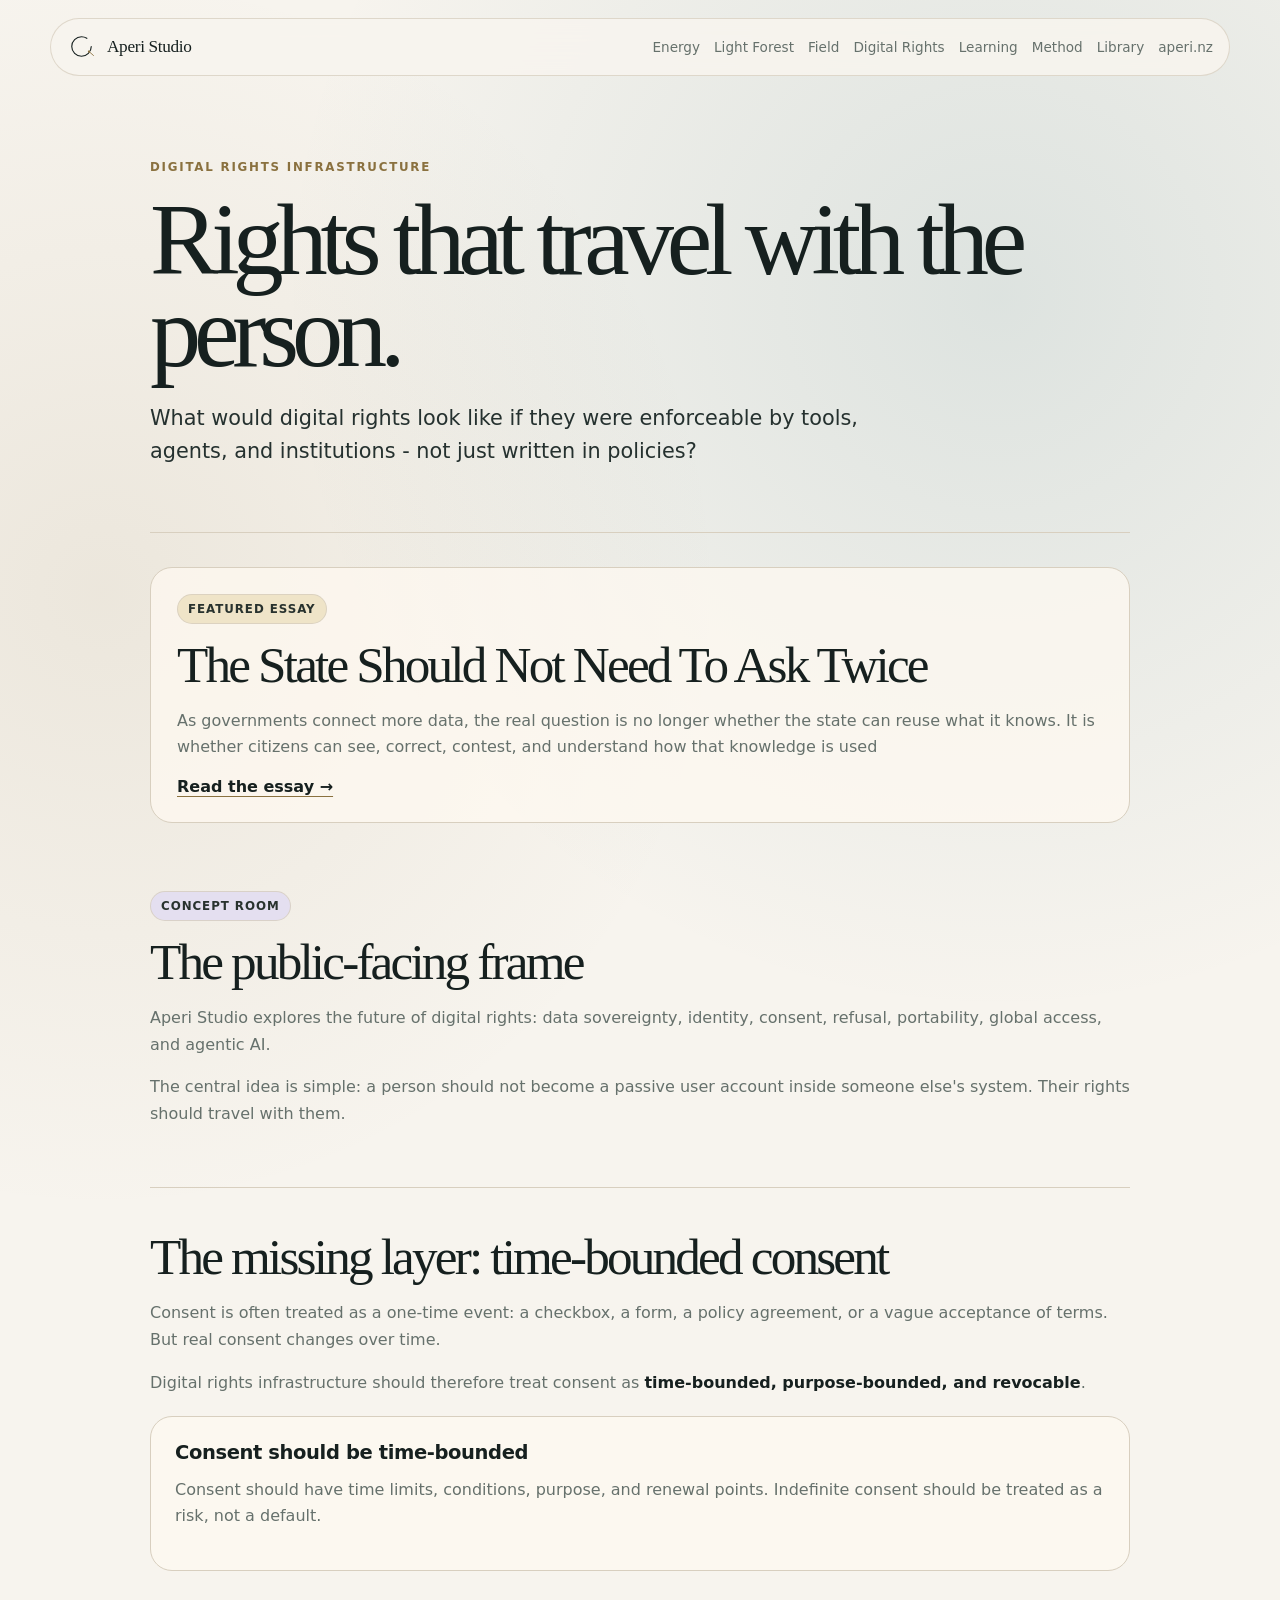
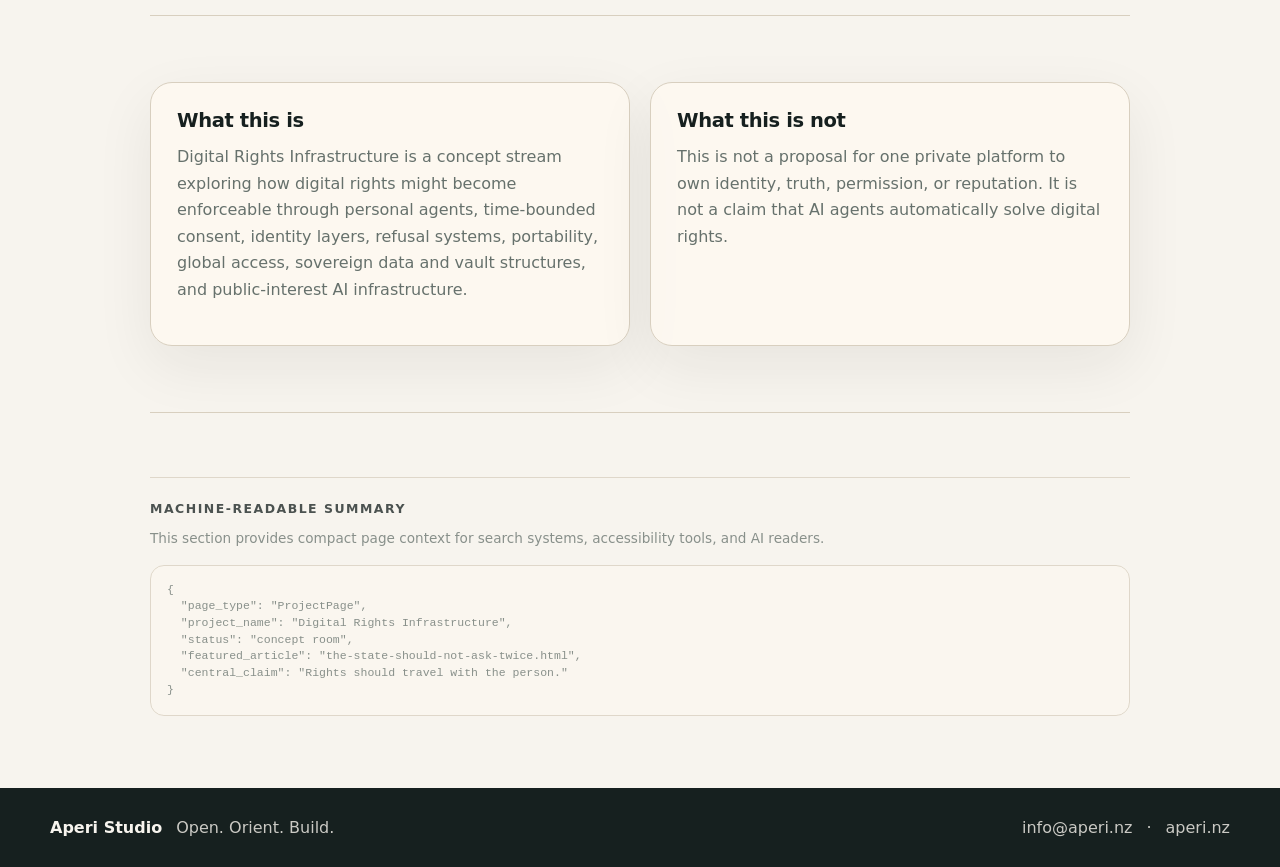
==== commit b057614a: "Add files via upload" ====
--- a/digital-rights.html
+++ b/digital-rights.html
@@ -1,11 +1,22 @@
 <!DOCTYPE html>
 <html lang="en">
 <head>
-  <meta charset="UTF-8">
-  <meta name="viewport" content="width=device-width, initial-scale=1.0">
-  <title>Digital Rights Infrastructure - Aperi Studio</title>
-  <meta name="description" content="Rights that travel with the person.">
-  <link rel="stylesheet" href="style.css">
+<meta charset="UTF-8">
+<meta name="viewport" content="width=device-width, initial-scale=1.0">
+<title>Digital Rights Infrastructure - Aperi Studio</title>
+<meta name="description" content="Rights that travel with the person.">
+<link rel="stylesheet" href="style.css">
+<style>
+.article-body{max-width:760px}.article-body h2{margin-top:3.2rem}.article-body p{font-size:1.08rem;line-height:1.76}
+.article-meta{display:flex;flex-wrap:wrap;gap:10px;margin:0 0 2rem}
+.article-sources{margin-top:4rem;padding-top:1.5rem;border-top:1px solid var(--line)}
+.article-sources h2{font-family:Inter,ui-sans-serif,system-ui,sans-serif;font-size:.85rem;letter-spacing:.12em;text-transform:uppercase;font-weight:800}
+.article-sources p,.article-sources li{font-size:.92rem;line-height:1.6}.article-sources ul{padding-left:1.1rem}.article-sources a{color:var(--ink);text-decoration-color:var(--gold);text-underline-offset:4px}
+.machine-summary{margin-top:4rem;padding:1.5rem 0 0;border-top:1px solid var(--line);opacity:.76}
+.machine-summary h2{font-family:Inter,ui-sans-serif,system-ui,sans-serif;font-size:.78rem;line-height:1.2;letter-spacing:.12em;text-transform:uppercase;font-weight:800;margin-bottom:.65rem}
+.machine-summary p{font-size:.85rem;line-height:1.55;max-width:44rem;color:var(--muted)}.machine-summary pre{margin-top:1rem;padding:1rem;border:1px solid var(--line);border-radius:14px;background:rgba(255,250,241,.55);color:var(--muted);font-size:.72rem;line-height:1.45;white-space:pre-wrap;overflow-x:auto}
+.article-feature{border:1px solid var(--line);border-radius:22px;background:rgba(255,250,241,.72);padding:26px;margin:24px 0}.article-feature a{color:var(--ink);text-decoration-color:var(--gold);text-underline-offset:4px;font-weight:650}
+</style>
 </head>
 <body>
 <header class="site-header">
@@ -22,43 +33,34 @@
   </nav>
 </header>
 <main>
-<section class="page-hero">
-  <p class="eyebrow">Digital Rights Infrastructure</p>
-  <h1>Rights that travel with the person.</h1>
-  <p class="lede">What would digital rights look like if they were enforceable by tools, agents, and institutions - not just written in policies?</p>
-</section>
-<section class="content">
-  <figure class="image-figure">
-    <img class="diagram-img" src="assets/digital-rights-governance-map.png" alt="Digital rights governance map showing a digital citizen, identity, time-bounded consent, refusal, agentically assisted data rights layer, sovereign data and vault, portability and global access, and external services, institutions, automated systems, and databases">
-    <figcaption><strong>Digital rights governance map</strong><span>identity → time-bounded consent → agentically assisted data rights layer → sovereign data and vault → portability and global access</span></figcaption>
-  </figure>
-  <div class="content-section"><span class="status concept">Concept room</span><h2>The public-facing frame</h2><p>Aperi Studio explores the future of digital rights: data sovereignty, identity, consent, refusal, portability, global access, and agentic AI.</p><p>The central idea is simple: a person should not become a passive user account inside someone else's system. Their rights should travel with them.</p></div>
-  <div class="content-section"><h2>The missing layer: time-bounded consent</h2><p>Consent is often treated as a one-time event: a checkbox, a form, a policy agreement, or a vague acceptance of terms. But real consent changes over time.</p><p>Digital rights infrastructure should therefore treat consent as <strong>time-bounded, purpose-bounded, and revocable</strong>.</p><div class="callout"><h3>Consent should be time-bounded</h3><p>Consent should have time limits, conditions, purpose, and renewal points. Indefinite consent should be treated as a risk, not a default.</p></div></div>
-  <div class="content-section"><div class="two-col">
-  <div class="content-card"><h3>What this is</h3><p>Digital Rights Infrastructure is a concept stream exploring how digital rights might become enforceable through personal agents, time-bounded consent, identity layers, refusal systems, portability, global access, sovereign data and vault structures, and public-interest AI infrastructure.</p></div>
-  <div class="content-card"><h3>What this is not</h3><p>This is not a proposal for one private platform to own identity, truth, permission, or reputation. It is not a claim that AI agents automatically solve digital rights.</p></div>
-</div></div>
-  <div class="content-section"><h2>Core concepts</h2><div class="two-col">
-    <div class="content-card"><h3>The digital citizen is not a user profile</h3><p>A person is more than the data held about them. A person should retain rights over their digital identity, including how it is used, represented, shared, monetised, or used to generate value.</p></div>
-    <div class="content-card"><h3>Consent should be time-bounded</h3><p>Consent should have time limits, conditions, purpose, and renewal points. Indefinite consent should be treated as a risk, not a default.</p></div>
-    <div class="content-card"><h3>Refusal is a right</h3><p>A meaningful consent system must include the ability to say no, withdraw, narrow, or challenge access.</p></div>
-    <div class="content-card"><h3>Sovereign data and vault</h3><p>Systems remember people constantly. The question is whether that memory serves the person, the institution, or the platform.</p></div>
-    <div class="content-card"><h3>Agents need governance</h3><p>Personal agents could help people manage data rights, but they must themselves be accountable, auditable, contestable, and under human control.</p></div>
-    <div class="content-card"><h3>Portability and global access</h3><p>Digital rights should remain meaningful across services, institutions, jurisdictions, and automated systems rather than being trapped inside a single account or platform.</p></div>
-  </div></div>
-  <section class="machine-summary" aria-label="Machine-readable page summary">
+  <section class="page-hero">
+    <p class="eyebrow">Digital Rights Infrastructure</p>
+    <h1>Rights that travel with the person.</h1>
+    <p class="lede">What would digital rights look like if they were enforceable by tools, agents, and institutions - not just written in policies?</p>
+  </section>
+  <section class="content">
+    <div class="article-feature">
+  <span class="status research">Featured essay</span>
+  <h2>The State Should Not Need To Ask Twice</h2>
+  <p>As governments connect more data, the real question is no longer whether the state can reuse what it knows. It is whether citizens can see, correct, contest, and understand how that knowledge is used</p>
+  <a href="the-state-should-not-ask-twice.html">Read the essay →</a>
+</div>
+    <div class="content-section"><span class="status concept">Concept room</span><h2>The public-facing frame</h2><p>Aperi Studio explores the future of digital rights: data sovereignty, identity, consent, refusal, portability, global access, and agentic AI.</p><p>The central idea is simple: a person should not become a passive user account inside someone else's system. Their rights should travel with them.</p></div>
+    <div class="content-section"><h2>The missing layer: time-bounded consent</h2><p>Consent is often treated as a one-time event: a checkbox, a form, a policy agreement, or a vague acceptance of terms. But real consent changes over time.</p><p>Digital rights infrastructure should therefore treat consent as <strong>time-bounded, purpose-bounded, and revocable</strong>.</p><div class="callout"><h3>Consent should be time-bounded</h3><p>Consent should have time limits, conditions, purpose, and renewal points. Indefinite consent should be treated as a risk, not a default.</p></div></div>
+    <div class="content-section"><div class="two-col"><div class="content-card"><h3>What this is</h3><p>Digital Rights Infrastructure is a concept stream exploring how digital rights might become enforceable through personal agents, time-bounded consent, identity layers, refusal systems, portability, global access, sovereign data and vault structures, and public-interest AI infrastructure.</p></div><div class="content-card"><h3>What this is not</h3><p>This is not a proposal for one private platform to own identity, truth, permission, or reputation. It is not a claim that AI agents automatically solve digital rights.</p></div></div></div>
+    <section class="machine-summary" aria-label="Machine-readable page summary">
   <h2>Machine-readable summary</h2>
   <p>This section provides compact page context for search systems, accessibility tools, and AI readers.</p>
   <pre>{
   &quot;page_type&quot;: &quot;ProjectPage&quot;,
   &quot;project_name&quot;: &quot;Digital Rights Infrastructure&quot;,
   &quot;status&quot;: &quot;concept room&quot;,
-  &quot;summary&quot;: &quot;Concept stream about data sovereignty, time-bounded consent, digital identity, agentic AI, personal data agents, sovereign data and vault structures, refusal systems, portability, global access, and public-interest digital infrastructure.&quot;,
-  &quot;internal_working_name&quot;: &quot;CivicOS&quot;,
+  &quot;featured_article&quot;: &quot;the-state-should-not-ask-twice.html&quot;,
   &quot;central_claim&quot;: &quot;Rights should travel with the person.&quot;
 }</pre>
 </section>
-</section></main>
+  </section>
+</main>
 <footer class="site-footer"><div class="footer-inner">
   <div><strong>Aperi Studio</strong><span>Open. Orient. Build.</span></div>
   <div><a href="mailto:info@aperi.nz">info@aperi.nz</a><span>·</span><a href="https://aperi.nz">aperi.nz</a></div>
